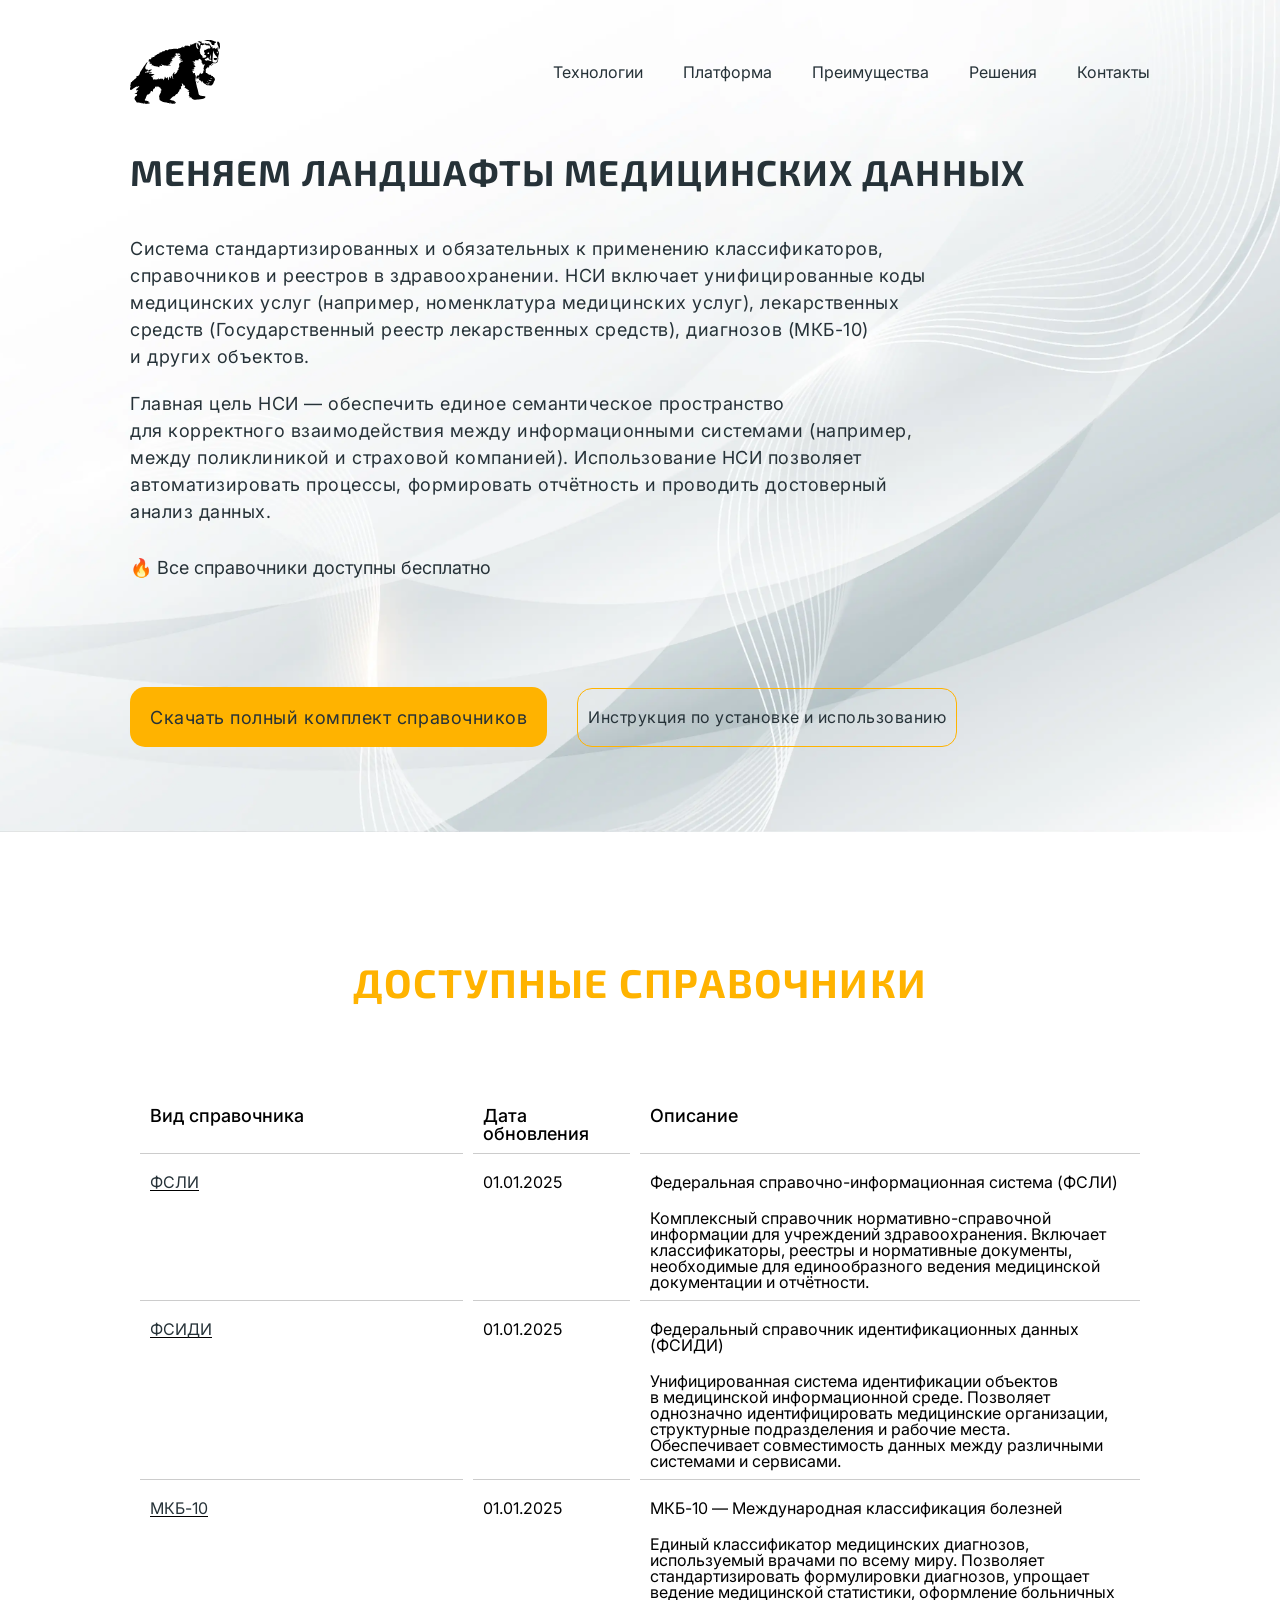
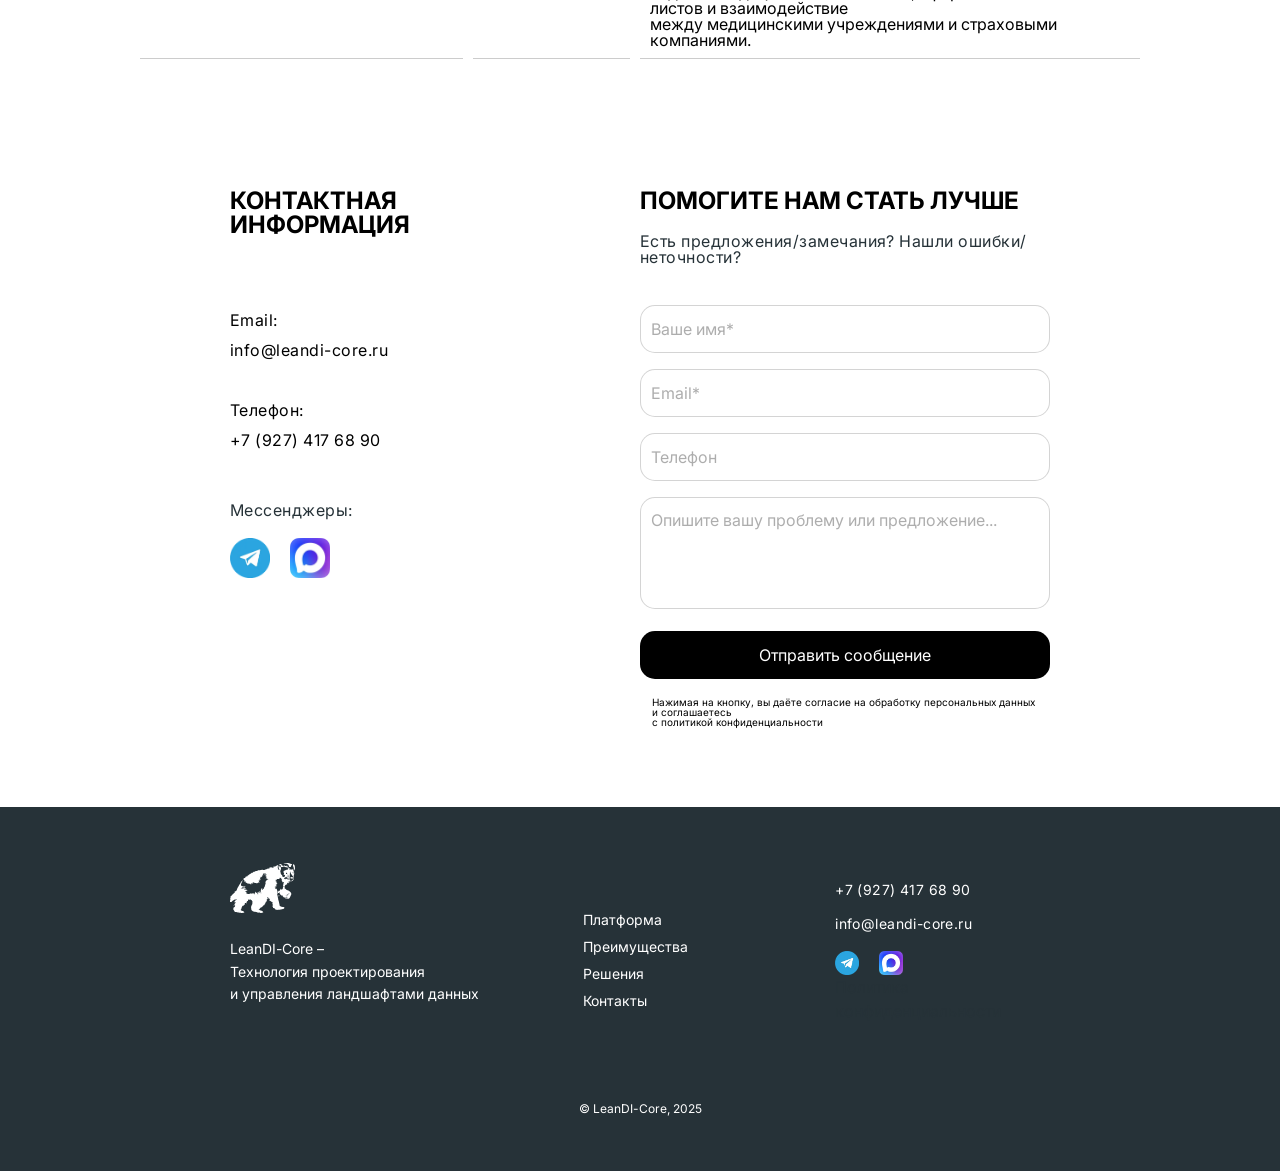
==== service-page.html @ 2606a591 "upd" ====
<!--header.html-->
<!doctype html>
<html lang="en">
<head>
  <meta charset="UTF-8">
  <meta name="viewport"
        content="width=device-width, user-scalable=no, initial-scale=1.0, maximum-scale=1.0, minimum-scale=1.0">
  <meta http-equiv="X-UA-Compatible" content="ie=edge">
  <meta name="format-detection" content="telephone=no">
  <link rel="preconnect" href="https://fonts.googleapis.com">
  <link rel="preconnect" href="https://fonts.gstatic.com" crossorigin>
  <link
    href="https://fonts.googleapis.com/css2?family=Exo+2:ital,wght@0,100..900;1,100..900&family=Inter:ital,opsz,wght@0,14..32,100..900;1,14..32,100..900&display=swap"
    rel="stylesheet">
  <link rel="icon" type="image/png" href="./img/icons/favicon.ico" sizes="32x32">
  <link rel="apple-touch-icon" href="./img/icons/favicon.ico">
  <link rel="mask-icon" href="./img/icons/favicon.ico" color="#000000">
  <title></title>
<script defer src="js/bundle.js"></script><script defer src="js/libs.js"></script><script defer src="js/style.js"></script><link href="css/style.min.css" rel="stylesheet"></head>
<body>

<header class="header">
  <div class="container">
    <div class="header-wrapper">
      <div class="logo">
        <img src="./img/logo.svg" alt="header-logo">
      </div>
      <nav class="header-nav">
        <ul class="main-menu">
          <li>
            <a href="#technologies">Технологии</a>
          </li>
          <li>
            <a href="#platform">Платформа</a>
          </li>
          <li>
            <a href="#advantages">Преимущества</a>
          </li>
          <li class="menu-item-has-children">
            <a href="#solutions">Решения</a>
            <ul class="sub-menu">
              <li>
                <a href="#">Медицинская НСИ</a>
              </li>
            </ul>
          </li>
          <li>
            <a href="#contacts">Контакты</a>
          </li>
        </ul>
        <button class="close-menu-button">
          <span class="line"></span>
          <span class="line"></span>
        </button>
      </nav>
      <button type="button" class="mobile-menu-button">
        <span class="line"></span>
        <span class="line"></span>
        <span class="line"></span>
      </button>
    </div>
  </div>
</header>

<main>




<section class="main-banner banner-service" style="background-image: url(./img/main-banner-back.webp)">
  <div class="container">
    <div class="banner-content">
      <h1>МЕНЯЕМ ЛАНДШАФТЫ МЕДИЦИНСКИХ ДАННЫХ</h1>
      <div class="description">
        <p>
          Система стандартизированных и обязательных к применению классификаторов, справочников и реестров в здравоохранении. НСИ включает унифицированные коды медицинских услуг (например, номенклатура медицинских услуг), лекарственных средств (Государственный реестр лекарственных средств), диагнозов (МКБ-10)
          <br> и других объектов.
        </p>
        <p>
          Главная цель НСИ — обеспечить единое семантическое пространство <br> для корректного взаимодействия между информационными системами (например, между поликлиникой и страховой компанией). Использование НСИ позволяет автоматизировать процессы, формировать отчётность и проводить достоверный анализ данных.
        </p>
      </div>
      <div class="banner-notice">🔥 Все справочники доступны бесплатно</div>
      <div class="banner-buttons">
        <a href="#" class="btn btn-orange">Скачать полный комплект справочников</a>
        <a href="#" class="btn btn-bordered">Инструкция по установке и использованию</a>
      </div>
    </div>
  </div>
</section>

<section class="table-section">
  <div class="container">
    <h2>ДОСТУПНЫЕ СПРАВОЧНИКИ</h2>
    <div class="table-wrapper">
      <table>
        <tr>
          <th>Вид справочника</th>
          <th>Дата обновления</th>
          <th>Описание</th>
        </tr>
        <tr>
          <td><div>ФСЛИ</div></td>
          <td>01.01.2025</td>
          <td>
            <p>
              Федеральная справочно-информационная система (ФСЛИ)
            </p>
            <p>
                Комплексный справочник нормативно-справочной информации для учреждений здравоохранения. Включает классификаторы, реестры и нормативные документы, необходимые для единообразного ведения медицинской документации и отчётности.
            </p>
          </td>
        </tr>
        <tr>
          <td>
            <div>ФСИДИ</div>
          </td>
          <td>01.01.2025</td>
          <td>
            <p>
              Федеральный справочник идентификационных данных (ФСИДИ)
            </p>
            <p>
              Унифицированная система идентификации объектов <br> в медицинской информационной среде. Позволяет однозначно идентифицировать медицинские организации, структурные подразделения и рабочие места. Обеспечивает совместимость данных между различными системами и сервисами.
            </p>
          </td>
        </tr>
        <tr>
          <td>
            <div>МКБ-10</div>
          </td>
          <td>01.01.2025</td>
          <td>
            <p>
              МКБ-10 — Международная классификация болезней
            </p>
            <p>
              Единый классификатор медицинских диагнозов, используемый врачами по всему миру. Позволяет стандартизировать формулировки диагнозов, упрощает ведение медицинской статистики, оформление больничных листов и взаимодействие
              <br> между медицинскими учреждениями и страховыми компаниями.
            </p>
          </td>
        </tr>
      </table>
    </div>
  </div>
</section>

<section class="contacts-form-section">
  <div class="container">
    <div class="contact-row">
      <div class="contact-column">
        <h2>КОНТАКТНАЯ ИНФОРМАЦИЯ</h2>
        <div class="contact-items">
          <div class="contact-item">
            <div class="contact-label">Email:</div>
            <a href="mailto:info@leandi-core.ru" class="contact-link">info@leandi-core.ru</a>
          </div>
          <div class="contact-item">
            <div class="contact-label">Телефон:</div>
            <a href="tel:79274176890" class="contact-link">+7 (927) 417 68 90</a>
          </div>
        </div>
        <div class="contact-socials-block">
          <div class="title">Мессенджеры:</div>
          <div class="contact-socials">
            <a href="#" class="social-link social-link-telegram"></a>
            <a href="#" class="social-link social-link-max"></a>
          </div>
        </div>
      </div>
      <div class="contact-column">
        <div class="h2">ПОМОГИТЕ НАМ СТАТЬ ЛУЧШЕ</div>
        <div class="description">
          <p>Есть предложения/замечания? Нашли ошибки/неточности?</p>
        </div>
        <div class="form-wrapper">
          <form action="#">
            <div class="input-item">
              <input type="text" placeholder="Ваше имя*">
            </div>
            <div class="input-item">
              <input type="email" placeholder="Email*">
            </div>
            <div class="input-item">
              <input type="tel" placeholder="Телефон">
            </div>
            <div class="input-item">
              <textarea placeholder="Опишите вашу проблему или предложение..."></textarea>
            </div>
            <div class="input-item">
              <input type="submit" value="Отправить сообщение">
            </div>
            <div class="input-item">
              <p class="form-notice">
                Нажимая на кнопку, вы даёте согласие на обработку персональных данных и соглашаетесь
                <br>
                c политикой конфиденциальности</p>
            </div>
          </form>
        </div>
      </div>
    </div>
  </div>
</section>

<!--footer.html-->
</main>

<footer class="footer">
    <div class="container">
      <div class="footer-row">
        <div class="footer-column">
          <div class="logo">
            <img src="./img/footer-logo.svg" alt="footer-logo">
          </div>
          <div class="footer-description">
            <p>
              LeanDI-Core –
              <br>
              Технология проектирования
              <br>
              и управления ландшафтами данных
            </p>
          </div>
          <div class="footer-copy footer-copy-mobile">
            <p>© LeanDI-Core, 2025</p>
          </div>
        </div>
        <div class="footer-column">
          <nav class="footer-nav">
            <ul class="footer-menu">
              <li>
                <a href="#platform">Платформа</a>
              </li>
              <li>
                <a href="#advantages">Преимущества</a>
              </li>
              <li>
                <a href="#solutions">Решения</a>
              </li>
              <li>
                <a href="#contacts">Контакты</a>
              </li>
            </ul>
          </nav>
        </div>
        <div class="footer-column">
          <div class="footer-contact-links">
            <a href="tel:79274176890">+7 (927) 417 68 90</a>
            <a href="mailto:info@leandi-core.ru">info@leandi-core.ru</a>
          </div>
          <div class="footer-socials">
            <a href="#" class="social-link social-link-telegram"></a>
            <a href="#" class="social-link social-link-max"></a>
          </div>
          <a href="#" class="footer-policy">Политика конфиденциальности</a>
        </div>
      </div>
      <div class="footer-copy footer-copy-pc">
        <p>© LeanDI-Core, 2025</p>
      </div>
    </div>
</footer>


</body>
</html>
---- css/style.min.css ----
*{box-sizing:border-box}body,h1,h2,h3,h4,p,figure,blockquote,dl,dd{margin:0}ul[role=list],ol[role=list]{list-style:none}html:focus-within{scroll-behavior:smooth}body{min-height:100vh;text-rendering:optimizeSpeed;line-height:1.5}a:not([class]){-webkit-text-decoration-skip:ink;text-decoration-skip-ink:auto}img,picture{max-width:100%;display:block}input,button,textarea,select{font:inherit;box-shadow:none;outline:none}@media(prefers-reduced-motion: reduce){html:focus-within{scroll-behavior:auto}*,*::before,*::after{animation-duration:.01ms !important;animation-iteration-count:1 !important;transition-duration:.01ms !important;scroll-behavior:auto !important}}*{font-family:"Inter";color:#263238}a{transition:.3s;text-decoration:none}p{font-weight:400;font-size:14px;line-height:150%;letter-spacing:.03em}ul li,ol li{font-weight:400;font-size:16px;line-height:150%;letter-spacing:.03em}ul li:last-child,ol li:last-child{margin-bottom:0}h1,.h1{font-family:"Exo 2";font-weight:700;font-size:36px;line-height:120%;margin-bottom:15px;letter-spacing:.03em;width:100%}h2,.h2{font-family:"Exo 2";font-weight:700;font-size:40px;line-height:150%;letter-spacing:.03em;color:#ffb300;width:100%}.title-description{width:100%;margin-bottom:70px}.title-description p{font-size:18px;line-height:150%;text-align:center;width:100%;max-width:736px;margin:0 auto}.subtitle{font-weight:600;font-size:24px;line-height:150%;letter-spacing:.03em;text-align:center;width:100%;margin-bottom:70px}.social-link{transition:.3s}.social-link:hover{opacity:.7}table{max-width:100%;width:100%;border-spacing:10px}table td,table th{vertical-align:top;border-bottom:1px solid rgba(0,0,0,.2)}table tr td:nth-of-type(1){width:33%}table tr td:nth-of-type(1) div{width:-moz-fit-content;width:fit-content}table tr td:nth-of-type(1) div:after{content:"";display:block;width:100%;height:1px;background-color:#000}table tr td:nth-of-type(2){width:16%}table tr td:nth-of-type(3){width:51%}table tr th:nth-of-type(1){width:33%}table tr th:nth-of-type(2){width:16%}table tr th:nth-of-type(3){width:51%}table th{font-weight:500;font-size:18px;line-height:100%;letter-spacing:0;color:#000;text-align:start;padding:10px}table td{font-weight:400;font-size:16px;line-height:100%;letter-spacing:0;color:#000;padding:10px}table td p{font-size:inherit;line-height:inherit;color:inherit;letter-spacing:inherit;font-family:inherit;font-weight:inherit;margin-bottom:20px;max-width:470px;width:100%}table td p:last-child{margin-bottom:0}@media(max-width: 600px){h1,.h1{font-size:24px;margin-bottom:30px}h2,.h2{font-size:28px}ul li,ol li{font-size:14px}.subtitle{font-size:16px}table td p br{display:none}}.sr-only{position:absolute;width:1px;height:1px;padding:0;margin:-1px;overflow:hidden;clip:rect(0, 0, 0, 0);white-space:nowrap;border:0}body::-webkit-scrollbar{width:6px;background-color:#263238}body::-webkit-scrollbar-thumb{border-radius:20px;background-color:#ffb300}body.admin-bar header{top:20px}main{min-height:70vh}section{padding:120px 0}.contact-socials{width:100%;display:flex;justify-content:center}.contact-socials .social-link{background-repeat:no-repeat;background-position:center;background-size:contain;width:40px;height:40px;display:flex}.contact-socials .social-link.social-link-telegram{background-image:url(../img/icons/telegram-ico.webp)}.contact-socials .social-link.social-link-max{background-image:url(../img/icons/max-ico.webp)}.contact-socials .social-link+.social-link{margin-left:20px}@media(max-width: 600px){section{padding:60px 0}}.container{margin:0 auto;display:flex;flex-wrap:wrap;max-width:1450px;width:100%;padding:0 130px}.container-fluid{max-width:100%;width:100%}.d-flex{display:flex;flex-wrap:wrap}.justify-between{justify-content:space-between}.justify-end{justify-content:flex-end}.flex-column{flex-direction:column}@media(max-width: 1024px){.container{padding:0 20px}}.btn{display:flex;justify-content:center;align-items:center;font-weight:400;font-size:16px;line-height:150%;letter-spacing:.03em;padding:0 35px;height:59px;width:-moz-fit-content;width:fit-content;transition:.3s;cursor:pointer;border-radius:15px}.btn-orange{background-color:#ffb300}.btn-orange:hover{background-color:#263238;color:#fff}.btn-bordered{padding:0 10px;border:1px solid #ffb300}.btn-bordered:hover{background-color:#ffb300}@media(max-width: 600px){.btn{padding:0 20px;font-size:14px}}.footer-menu{display:flex;flex-direction:column;list-style:none;padding:50px 0 0;margin:0;width:100%}.footer-menu li{margin-bottom:13px;display:flex}.footer-menu li:last-child{margin-bottom:0}.footer-menu li a{font-weight:400;font-size:14px;line-height:100%;letter-spacing:0;color:#fff}.footer-menu li a:hover{color:#ffb300}@media(max-width: 600px){.footer-menu{padding-top:0}}.main-menu{padding:0;display:flex;list-style:none;margin:0}.main-menu li+li{margin-left:40px}.main-menu li a{font-weight:400;font-size:16px;line-height:100%;letter-spacing:0}.main-menu li a:hover{color:#ffb300}.main-menu .menu-item-has-children{position:relative}.main-menu .menu-item-has-children ul{position:absolute;opacity:0;visibility:hidden;pointer-events:none;transition:.3s;background-color:#fff;padding:18px 20px;list-style:none;margin:0;max-width:150px;top:calc(100% + 20px);left:-42px}.main-menu .menu-item-has-children ul:before{border:10px solid rgba(0,0,0,0);content:"";height:0;position:absolute;right:50%;transform:translateX(50%);width:0;border-bottom-color:#fff;top:-20px}.main-menu .menu-item-has-children ul li{text-align:center}.main-menu .menu-item-has-children ul li a{text-align:center}.main-menu .menu-item-has-children:hover ul{opacity:1;visibility:visible;pointer-events:auto}@media(max-width: 1024px){.main-menu{flex-direction:column}.main-menu li{display:block;margin-bottom:15px}.main-menu li:last-child{margin-bottom:0}.main-menu li a{color:#fff}.main-menu li+li{margin-left:0}.main-menu .menu-item-has-children ul{position:static;background-color:rgba(0,0,0,0);padding:0;opacity:1;visibility:visible;pointer-events:auto;padding-left:10px}.main-menu .menu-item-has-children ul li:first-child{padding-top:10px}.main-menu .menu-item-has-children ul li a{font-size:14px}.main-menu .menu-item-has-children ul:before{display:none}}.accordion-block{width:100%;max-width:990px;margin:0 auto;counter-reset:accordion-counter 0}.accordion-block .accordion-item{transition:all .3s;overflow:hidden;margin-bottom:20px;counter-increment:accordion-counter}.accordion-block .accordion-item:last-of-type{margin-bottom:0}.accordion-block .accordion-item .accordion-item-header{width:100%;cursor:pointer;display:flex;margin-bottom:0;transition:all ease .3s;position:relative;font-weight:400;font-size:18px;line-height:150%;padding:10px 0;letter-spacing:.03em;border-bottom:1px solid rgba(0,0,0,0);align-items:center}.accordion-block .accordion-item .accordion-item-header:before{content:counter(accordion-counter) ".";margin-right:5px;align-self:flex-start}.accordion-block .accordion-item .accordion-item-header:after{content:"";display:block;width:12px;height:12px;background-repeat:no-repeat;background-position:center;background-size:12px;background-image:url(../img/icons/accordion-ico.svg);transition:.3s;flex:none;transform:rotate(45deg);margin-left:auto;padding-left:10px}.accordion-block .accordion-item .accordion-item-content{overflow:hidden;width:100%;transition:height .3s ease-in-out;height:0}.accordion-block .accordion-item .accordion-item-content .accordion-content-wrapper{padding:23px 0 0}.accordion-block .accordion-item .accordion-item-content .accordion-content-wrapper p{color:rgba(38,50,56,.6)}.accordion-block .accordion-item.active .accordion-item-header{border-color:rgba(38,50,56,.2);padding-bottom:14px}.accordion-block .accordion-item.active .accordion-item-header:after{transform:rotate(0)}.accordion-block .accordion-item.active .accordion-item-content{transition:height .3s ease-in-out}@media(max-width: 600px){.accordion-block .accordion-item{margin-bottom:10px}.accordion-block .accordion-item .accordion-item-content .accordion-content-wrapper{padding:15px 0 0}}.main-banner{padding:150px 0 85px;background-repeat:no-repeat;background-position:center;background-size:cover}.main-banner .banner-content{max-width:626px;width:100%}.main-banner .banner-content .subtitle{font-weight:800;line-height:100%;letter-spacing:0;margin-bottom:13px;color:#ffb300;text-align:start}.main-banner .banner-content .description{margin-bottom:50px;width:100%}.main-banner .banner-content .description p{font-size:18px;line-height:150%;margin-bottom:20px}.main-banner .banner-content .description p:last-child{margin-bottom:0}.main-banner .banner-content .benefits-list{padding:0 0 0 30px;margin:20px 0;list-style:none}.main-banner .banner-content .benefits-list li{position:relative;margin-bottom:10px}.main-banner .banner-content .benefits-list li:before{content:"";display:block;width:20px;height:20px;background-repeat:no-repeat;background-position:center;background-size:contain;background-image:url(../img/icons/checkmark.svg);position:absolute;left:-30px}.main-banner .banner-content .btn{margin-top:50px}.technologies-section h2{margin-bottom:45px;text-align:center}.technologies-section .row-list{margin:0 -7.5px;width:calc(100% + 15px);display:flex;flex-wrap:wrap;justify-content:center}.technologies-section .row-list .row-column{padding:15px 7.5px 0;max-width:335px;width:100%}.technologies-section .card-wrapper{padding:24px 20px 46px;background-color:#fff;width:100%;box-shadow:1px 5px 10.4px 0px rgba(31,31,31,.1411764706);height:100%;border-radius:15px;min-height:185px}.technologies-section .card-wrapper .card-title{font-weight:700;font-size:20px;line-height:100%;letter-spacing:0;margin-bottom:30px}.technologies-section .card-wrapper .card-ico{width:100%;margin-bottom:12px}.technologies-section .card-wrapper .card-ico img{width:40px;height:40px;-o-object-fit:contain;object-fit:contain}.technologies-section .card-wrapper .card-description{width:100%}.technologies-section .card-wrapper .card-description p{font-weight:400;font-size:16px;line-height:100%;letter-spacing:0;color:rgba(38,50,56,.6)}.platform-section{background-color:#ebeff1;padding:120px 0 88px}.platform-section h2{margin-bottom:30px;text-align:center}.platform-section .benefits-block{width:100%;margin-top:80px}.platform-section .benefits-block .subtitle{margin-bottom:0}.platform-section .benefits-block .benefits-list{display:flex;flex-wrap:wrap;margin:0 -22px;width:calc(100% + 44px);justify-content:center;counter-reset:benefit-counter}.platform-section .benefits-block .benefits-list .benefit-column{padding:0 22px;max-width:30%;width:100%}.platform-section .benefits-block .benefits-list .benefit-column:nth-child(n+4){margin-top:110px}.platform-section .benefits-block .benefit-item{counter-increment:benefit-counter;position:relative}.platform-section .benefits-block .benefit-item:before{content:counter(benefit-counter, decimal-leading-zero) " ";font-weight:700;font-size:96px;line-height:150%;letter-spacing:.03em;color:rgba(255,179,0,.2);position:absolute;left:-60px;top:-80px;vertical-align:top}.platform-section .benefits-block .benefit-item .benefit-title{font-weight:500;font-size:18px;line-height:150%;letter-spacing:0;margin-bottom:10px;width:100%}.platform-section .benefits-block .benefit-item .benefit-description{width:100%}.platform-section .modules-block{width:100%;margin-top:120px}.platform-section .modules-block .modules-list{display:flex;flex-wrap:wrap;margin:0 -40px;width:calc(100% + 80px);justify-content:center}.platform-section .modules-block .modules-list .modules-column{padding:0 40px 32px;max-width:25%;width:100%}.platform-section .modules-block .modules-list .modules-column:nth-child(n+5){max-width:27%}.platform-section .modules-block .module-item{padding:24px 18px;background-color:#fff;border:1px solid;border-image-source:linear-gradient(119.16deg, rgba(255, 255, 255, 0.08) -7.57%, rgba(255, 255, 255, 0) 26.1%, rgba(255, 255, 255, 0.05) 43.13%, rgba(255, 255, 255, 0) 104.68%);border-radius:15px;height:100%;width:100%}.platform-section .modules-block .module-item .module-ico{width:100%;margin-bottom:18px}.platform-section .modules-block .module-item .module-ico img{width:40px;height:40px;-o-object-fit:contain;object-fit:contain}.platform-section .modules-block .module-item .module-title{font-weight:600;font-size:16px;line-height:100%;letter-spacing:0;margin-bottom:18px}.platform-section .modules-block .module-item .module-description{width:100%}.platform-section .modules-block .module-item .module-description p{color:rgba(38,50,56,.6)}.advantages-section h2{margin-bottom:70px;text-align:center}.solutions-section{background-color:#ebeff1}.solutions-section h2{text-align:center;margin-bottom:34px}.solutions-section .content-block{max-width:600px;width:100%;margin:0 auto 60px}.solutions-section .content-block p{margin-bottom:20px}.solutions-section .content-block p:last-child{margin-bottom:0}.solutions-section .solution-cards{display:grid;grid-template-columns:repeat(2, 1fr);grid-gap:10px;width:100%}.solutions-section .solution-cards .card-wrapper{background-color:#fff;height:100%;border-radius:15px;box-shadow:1px 5px 10.4px 0px rgba(31,31,31,.1411764706);padding:30px 20px;display:flex;flex-direction:column;justify-content:space-between}.solutions-section .solution-cards .card-wrapper .card-content .card-ico{width:100%;margin-bottom:15px}.solutions-section .solution-cards .card-wrapper .card-content .card-ico img{width:48px;height:48px;-o-object-fit:contain;object-fit:contain}.solutions-section .solution-cards .card-wrapper .card-content .card-title{font-weight:600;font-size:16px;line-height:150%;letter-spacing:.03em;margin-bottom:15px;width:100%}.solutions-section .solution-cards .card-wrapper .card-content .card-description{width:100%;margin-bottom:15px}.solutions-section .solution-cards .card-wrapper .card-content .card-description p{margin-bottom:20px;width:100%}.solutions-section .solution-cards .card-wrapper .card-content .card-description p:last-child{margin-bottom:0}.solutions-section .solution-cards .card-wrapper .card-content .card-description ul,.solutions-section .solution-cards .card-wrapper .card-content .card-description ol{padding-left:20px;margin:20px 0;list-style:disc}.solutions-section .solution-cards .card-wrapper .card-content .card-description ul li,.solutions-section .solution-cards .card-wrapper .card-content .card-description ol li{font-weight:400;font-size:14px;line-height:150%;letter-spacing:.03em;margin-bottom:0}.solutions-section .solution-cards .card-wrapper .card-content .card-description ul li:before,.solutions-section .solution-cards .card-wrapper .card-content .card-description ol li:before{display:none}.solutions-section .solution-cards .card-wrapper .card-content .card-description ul:last-child,.solutions-section .solution-cards .card-wrapper .card-content .card-description ol:last-child{margin-bottom:0}.solutions-section .solution-cards .card-wrapper .card-link{font-weight:400;font-size:14px;line-height:150%;letter-spacing:.03em;text-decoration:underline;text-decoration-style:solid}.solutions-section .solution-cards .card-wrapper .card-link:hover{color:#ffb300}.contacts-section h2{text-align:center;margin-bottom:50px}.contacts-section .contact-links{width:100%;margin-bottom:30px;display:flex;flex-direction:column;align-items:center}.contacts-section .contact-links a{font-weight:400;font-size:16px;line-height:100%;letter-spacing:.03em;margin-bottom:20px;display:flex;width:-moz-fit-content;width:fit-content}.contacts-section .contact-links a:last-child{margin-bottom:0}.contacts-section .contact-links a:hover{color:#ffb300}@media(max-width: 1340px){.platform-section .modules-block .modules-list{margin:0 -20px;width:calc(100% + 40px)}.platform-section .modules-block .modules-list .modules-column{padding:0 20px 40px}}@media(max-width: 1024px){.main-banner .banner-content{margin:0 auto}.main-banner .banner-content .subtitle{text-align:center}.main-banner .banner-content h1{text-align:center}.main-banner .banner-content .description p{text-align:center}.main-banner .banner-content .btn{margin:50px auto 0}.platform-section .benefits-block .benefits-list .benefit-column{max-width:50%;margin-bottom:80px}.platform-section .benefits-block .benefits-list .benefit-column:nth-child(n+4){margin-top:0}.platform-section .benefits-block .benefit-item:before{left:20%}.platform-section .modules-block{margin-top:60px}.platform-section .modules-block .modules-list .modules-column{max-width:50%}.platform-section .modules-block .modules-list .modules-column:nth-child(n+5){max-width:50%}.solutions-section .solution-cards{grid-template-columns:1fr}}@media(max-width: 600px){.main-banner{padding:100px 0 60px}.main-banner .banner-content .description p{font-size:16px}.main-banner .banner-content .btn{text-align:center}.technologies-section .card-wrapper{padding:24px 20px}.technologies-section .card-wrapper .card-description p{line-height:22px}.platform-section{padding:60px 0}.platform-section .subtitle{font-size:20px}.platform-section .benefits-block .benefits-list .benefit-column{max-width:100%}.platform-section .benefits-block .benefit-item{max-width:300px;margin:0 auto}.platform-section .benefits-block .benefit-item:before{content:counter(benefit-counter) " "}.platform-section .benefits-block .benefit-item .benefit-description p{font-size:12px}.platform-section .modules-block .modules-list .modules-column{max-width:100%;padding:0 20px 20px}.platform-section .modules-block .modules-list .modules-column:nth-child(n+5){max-width:100%}.solutions-section .content-block p{text-align:center;font-size:18px}.contacts-section{padding:80px 0}.contacts-section .contact-links a:nth-of-type(1){font-size:26px;margin-bottom:30px}}.footer{background-color:#263238;padding:56px 100px}.footer .footer-row{display:flex;width:100%}.footer .footer-row .footer-column{width:33%}.footer .footer-row .footer-column:nth-of-type(2){display:flex;justify-content:center}.footer .footer-row .footer-column:nth-of-type(3){padding-top:20px;padding-left:5vw}.footer .logo{width:100%;margin-bottom:24px}.footer .logo img{max-width:65px;width:100%;-o-object-fit:contain;object-fit:contain}.footer .footer-description p{line-height:160%;letter-spacing:0;color:#fff}.footer .footer-contact-links{width:100%;display:flex;flex-direction:column;margin-bottom:20px}.footer .footer-contact-links a{font-weight:400;font-size:14px;line-height:100%;letter-spacing:.03em;color:#fff;display:flex;width:-moz-fit-content;width:fit-content;margin-bottom:20px}.footer .footer-contact-links a:last-child{margin-bottom:0}.footer .footer-contact-links a:hover{color:#ffb300}.footer .footer-socials{width:100%;display:flex}.footer .footer-socials .social-link{background-repeat:no-repeat;background-position:center;background-size:contain;width:24px;height:24px;display:flex}.footer .footer-socials .social-link.social-link-telegram{background-image:url(../img/icons/telegram-ico.webp)}.footer .footer-socials .social-link.social-link-max{background-image:url(../img/icons/max-ico.webp)}.footer .footer-socials .social-link+.social-link{margin-left:20px}.footer .footer-copy{width:100%;display:flex;justify-content:center;margin-top:80px}.footer .footer-copy p{font-weight:400;font-size:12px;line-height:100%;letter-spacing:0;color:#fff}.footer .footer-copy-mobile{display:none}@media(max-width: 1024px){.footer{padding:40px 0}}@media(max-width: 600px){.footer .footer-row{flex-wrap:wrap}.footer .footer-row .footer-column{width:100%}.footer .footer-row .footer-column:nth-of-type(2){justify-content:flex-start;margin:40px 0}.footer .footer-row .footer-column:nth-of-type(3){padding-left:0}.footer .footer-copy-pc{display:none}.footer .footer-copy-mobile{display:flex;justify-content:flex-start;margin-top:30px}}.header{position:fixed;top:0;left:0;width:100%;z-index:999;background-color:rgba(0,0,0,0);padding:40px 0;transition:.3s}.header .header-wrapper{display:flex;align-items:center;width:100%;justify-content:space-between}.header.scrolled{background-color:#fff;padding:10px 0;box-shadow:1px 5px 10px 0px rgba(31,31,31,.2)}.header .logo img{max-width:90px;width:100%;-o-object-fit:contain;object-fit:contain}.header .mobile-menu-button{display:none}.header .close-menu-button{display:none}@media(max-width: 1024px){.header .mobile-menu-button{display:flex;flex-direction:column;width:22px;background-color:rgba(0,0,0,0);border:none;padding:0;transition:.3s}.header .mobile-menu-button .line{display:flex;background-color:#263238;height:2px;width:100%;transition:.3s}.header .mobile-menu-button .line:nth-of-type(2){margin:4px 0 4px auto;width:80%}.header .close-menu-button{display:flex;flex-direction:column;background-color:rgba(0,0,0,0);border:none;padding:0;width:22px;position:absolute;top:30px;right:20px}.header .close-menu-button .line{display:flex;height:2px;background-color:#fff;width:100%}.header .close-menu-button .line:nth-of-type(1){transform:rotate(45deg) translate(7px, 6px)}.header .close-menu-button .line:nth-of-type(2){transform:rotate(-45deg) translate(-5px, 5px)}.header .header-nav{position:fixed;right:0;top:0;padding:48px 40px 38px;background-color:#263238;opacity:0;visibility:hidden;pointer-events:none;transition:.3s;transform:translateX(100%);min-height:100%;min-width:30%}.header .header-nav.show{opacity:1;visibility:visible;pointer-events:auto;transform:translateX(0)}}@media(max-width: 600px){.header{padding:20px 0}.header .logo img{max-width:60px}}.banner-service .banner-content{max-width:100%}.banner-service .banner-content h1{margin-bottom:42px}.banner-service .banner-content .description{margin-bottom:34px}.banner-service .banner-content .description p{max-width:800px;width:100%}.banner-service .banner-content .banner-notice{width:100%;margin-bottom:60px;font-weight:400;font-size:18px;line-height:100%;letter-spacing:0}.banner-service .banner-content .banner-buttons{display:flex;width:100%;align-items:center}.banner-service .banner-content .banner-buttons .btn-orange{padding:0 20px;font-size:18px;height:60px}.banner-service .banner-content .banner-buttons .btn+.btn{margin-left:30px}.table-section h2{margin-bottom:75px;text-align:center}.table-section .table-wrapper{width:100%}.contacts-form-section{padding:0 0 80px}.contacts-form-section .contact-row{display:flex;width:100%;padding:0 100px}.contacts-form-section .contact-row .contact-column{width:50%}.contacts-form-section .contact-row .contact-column:nth-of-type(1){padding-right:100px}.contacts-form-section h2,.contacts-form-section .h2{font-family:"Inter";font-size:24px;line-height:100%;letter-spacing:0;color:#000}.contacts-form-section .h2{margin-bottom:20px}.contacts-form-section h2{margin-bottom:75px}.contacts-form-section .description{margin-bottom:40px;width:100%}.contacts-form-section .description p{font-size:16px;line-height:100%}.contacts-form-section .contact-items .contact-item{width:100%;margin-bottom:40px}.contacts-form-section .contact-items .contact-item:last-child{margin-bottom:0}.contacts-form-section .contact-items .contact-item .contact-label{width:100%;font-weight:400;font-size:16px;line-height:100%;letter-spacing:.03em;margin-bottom:10px;color:#000}.contacts-form-section .contact-items .contact-item .contact-link{font-weight:400;font-size:16px;line-height:100%;letter-spacing:.03em;color:#000}.contacts-form-section .contact-socials-block{width:100%;margin-top:50px}.contacts-form-section .contact-socials-block .title{font-weight:400;font-size:16px;line-height:100%;letter-spacing:.03em;margin-bottom:20px;width:100%}.contacts-form-section .contact-socials-block .contact-socials{justify-content:flex-start}.contacts-form-section .form-wrapper{width:100%}.contacts-form-section .form-wrapper form{width:100%;max-width:100%;display:flex;flex-direction:column}.contacts-form-section .form-wrapper form .input-item{width:100%;margin-bottom:16px}.contacts-form-section .form-wrapper form .input-item:last-child{margin-bottom:0}.contacts-form-section .form-wrapper form input{height:48px;padding:0 10px;font-weight:400;font-size:16px;line-height:100%;letter-spacing:0;color:#000;border-radius:15px;border:1px solid rgba(0,0,0,.168627451);max-width:100%;width:100%}.contacts-form-section .form-wrapper form input::-moz-placeholder{font-size:inherit;letter-spacing:inherit;font-family:inherit;line-height:inherit;color:rgba(0,0,0,.3215686275);font-weight:inherit}.contacts-form-section .form-wrapper form input::placeholder{font-size:inherit;letter-spacing:inherit;font-family:inherit;line-height:inherit;color:rgba(0,0,0,.3215686275);font-weight:inherit}.contacts-form-section .form-wrapper form textarea{color:#000;border-radius:15px;border:1px solid rgba(0,0,0,.168627451);resize:none;padding:10px;height:112px;max-width:100%;width:100%}.contacts-form-section .form-wrapper form textarea::-moz-placeholder{font-size:inherit;letter-spacing:inherit;font-family:inherit;line-height:inherit;color:rgba(0,0,0,.3215686275);font-weight:inherit}.contacts-form-section .form-wrapper form textarea::placeholder{font-size:inherit;letter-spacing:inherit;font-family:inherit;line-height:inherit;color:rgba(0,0,0,.3215686275);font-weight:inherit}.contacts-form-section .form-wrapper form input[type=submit]{height:48px;border-radius:15px;background-color:#000;color:#fff;transition:.3s;font-weight:400;font-size:16px;line-height:100%;letter-spacing:0;cursor:pointer}.contacts-form-section .form-wrapper form input[type=submit]:hover{background-color:#ffb300}.contacts-form-section .form-wrapper form .form-notice{padding:2px 12px 0;font-size:10px;line-height:100%;letter-spacing:0;color:#000}@media(max-width: 1024px){.banner-service .banner-content .banner-buttons{flex-direction:column}.banner-service .banner-content .banner-buttons .btn+.btn{margin-left:auto;margin-top:30px}.banner-service .banner-content .btn-orange{margin:0}.contacts-form-section h2,.contacts-form-section .h2{text-align:center;font-size:20px}.contacts-form-section h2{margin-bottom:30px}.contacts-form-section .h2{margin-bottom:30px}.contacts-form-section .description p{text-align:center}.contacts-form-section .contact-row{padding:0;flex-wrap:wrap}.contacts-form-section .contact-row .contact-column{width:100%;display:flex;flex-direction:column;align-items:center}.contacts-form-section .contact-row .contact-column:nth-of-type(1){padding-right:0}.contacts-form-section .contact-items .contact-item .contact-label{text-align:center}.contacts-form-section .contact-socials-block{margin-bottom:50px}.contacts-form-section .contact-socials-block .title{text-align:center}.contacts-form-section .contact-socials-block .contact-socials{justify-content:center}}@media(max-width: 600px){.table-section h2{padding:0 20px}.table-section .container{padding:0}.table-section .table-wrapper{overflow:auto}.table-section table{min-width:600px}.contacts-form-section .form-wrapper form .form-notice br{display:none}}

/*# sourceMappingURL=[data-uri]*/
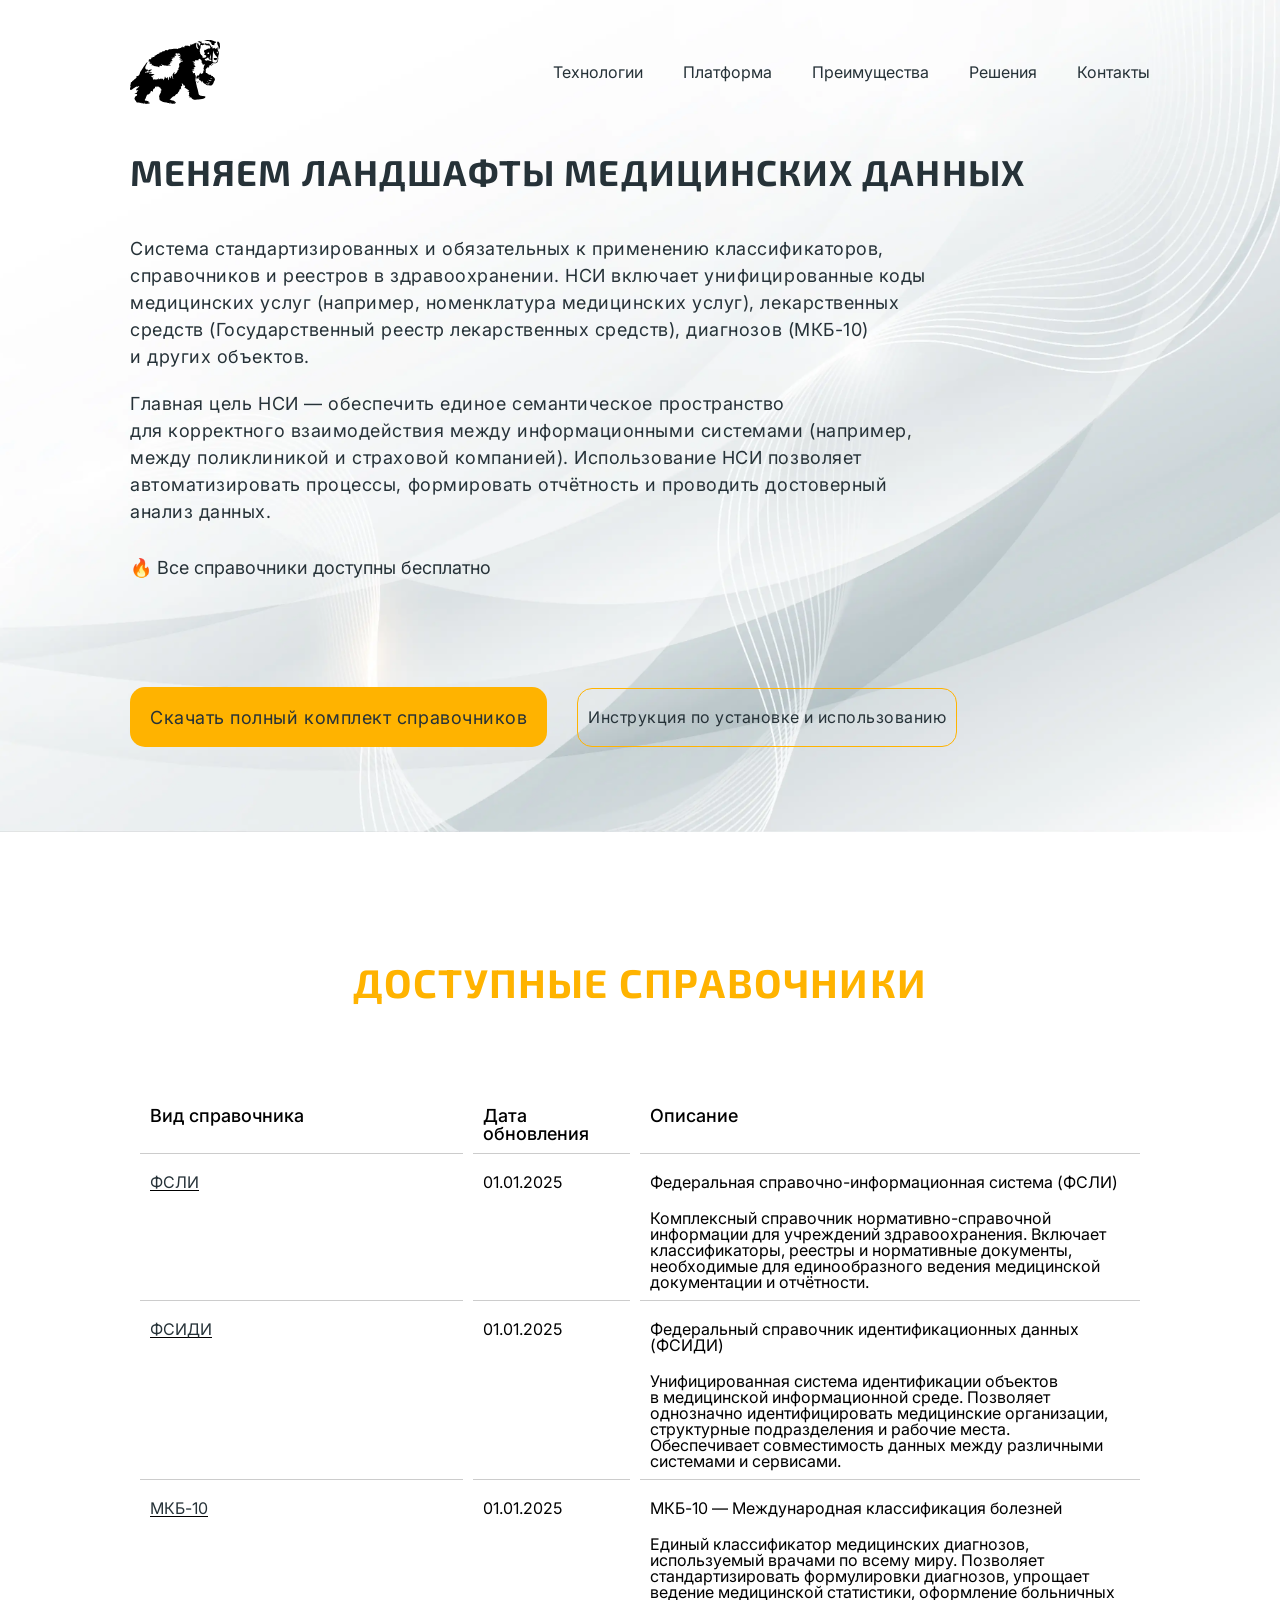
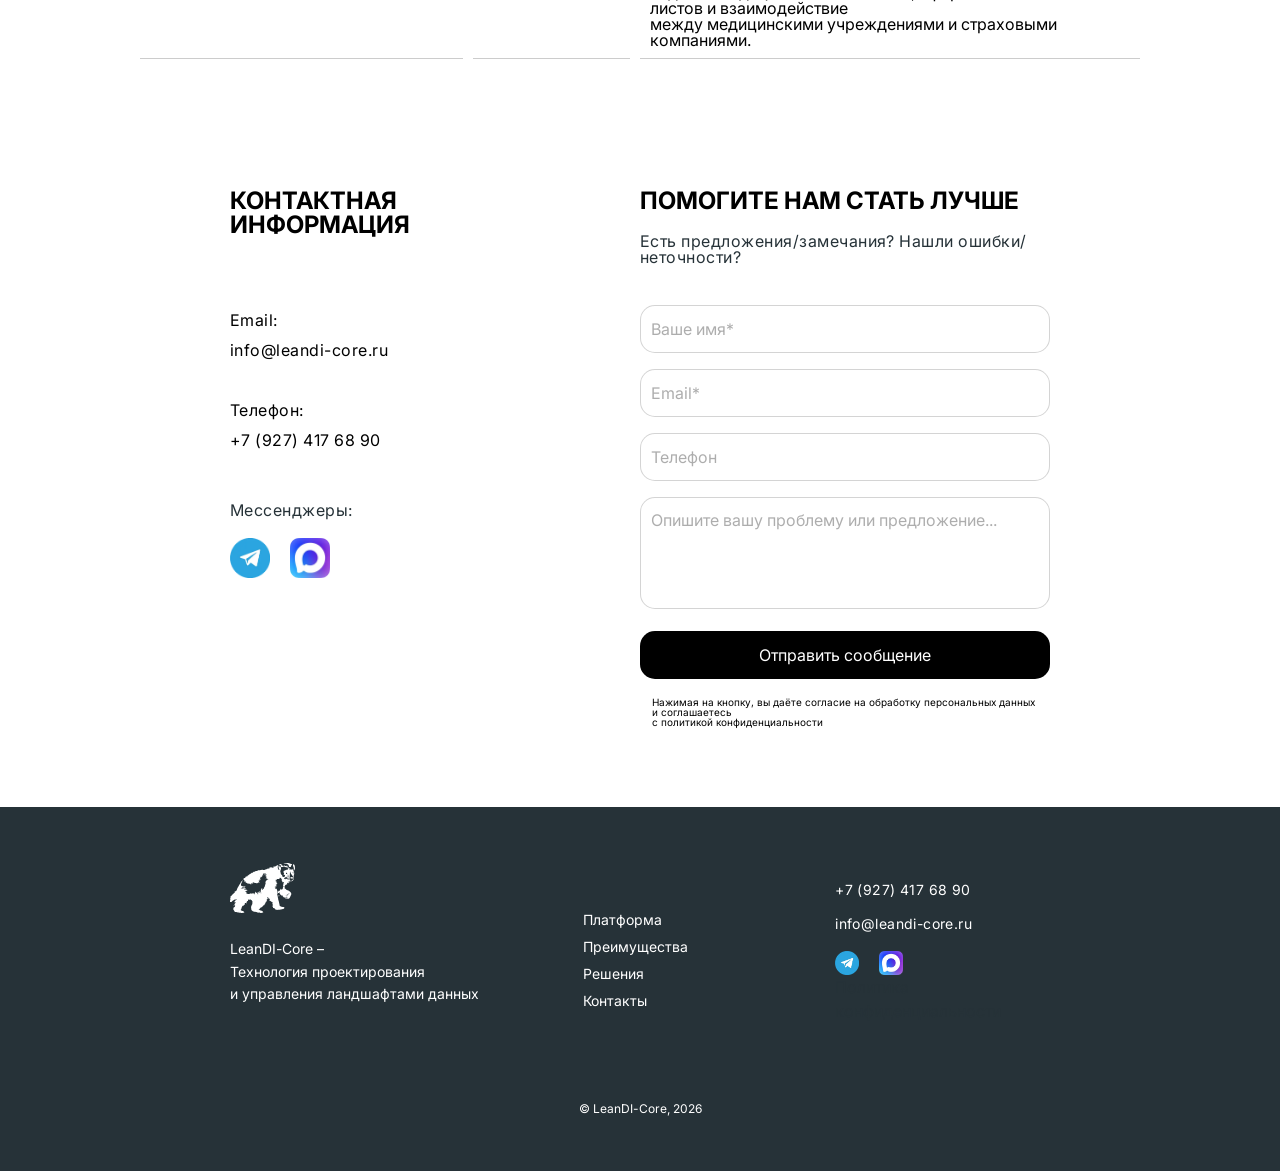
==== commit 054ea1dd: "upd" ====
--- a/service-page.html
+++ b/service-page.html
@@ -28,7 +28,7 @@
       <nav class="header-nav">
         <ul class="main-menu">
           <li>
-            <a href="#technologies">Технологии</a>
+            <a href="service-page.html">Технологии</a>
           </li>
           <li>
             <a href="#platform">Платформа</a>
@@ -36,13 +36,8 @@
           <li>
             <a href="#advantages">Преимущества</a>
           </li>
-          <li class="menu-item-has-children">
+          <li>
             <a href="#solutions">Решения</a>
-            <ul class="sub-menu">
-              <li>
-                <a href="#">Медицинская НСИ</a>
-              </li>
-            </ul>
           </li>
           <li>
             <a href="#contacts">Контакты</a>
@@ -163,8 +158,8 @@
         <div class="contact-socials-block">
           <div class="title">Мессенджеры:</div>
           <div class="contact-socials">
-            <a href="#" class="social-link social-link-telegram"></a>
-            <a href="#" class="social-link social-link-max"></a>
+            <a href="https://t.me" class="social-link social-link-telegram"></a>
+            <a href="https://max.ru/" class="social-link social-link-max"></a>
           </div>
         </div>
       </div>
@@ -250,8 +245,8 @@
             <a href="mailto:info@leandi-core.ru">info@leandi-core.ru</a>
           </div>
           <div class="footer-socials">
-            <a href="#" class="social-link social-link-telegram"></a>
-            <a href="#" class="social-link social-link-max"></a>
+            <a href="https://t.me" class="social-link social-link-telegram"></a>
+            <a href="https://max.ru/" class="social-link social-link-max"></a>
           </div>
           <a href="#" class="footer-policy">Политика конфиденциальности</a>
         </div>
--- a/css/style.min.css
+++ b/css/style.min.css
@@ -1,3 +1,3 @@
-*{box-sizing:border-box}body,h1,h2,h3,h4,p,figure,blockquote,dl,dd{margin:0}ul[role=list],ol[role=list]{list-style:none}html:focus-within{scroll-behavior:smooth}body{min-height:100vh;text-rendering:optimizeSpeed;line-height:1.5}a:not([class]){-webkit-text-decoration-skip:ink;text-decoration-skip-ink:auto}img,picture{max-width:100%;display:block}input,button,textarea,select{font:inherit;box-shadow:none;outline:none}@media(prefers-reduced-motion: reduce){html:focus-within{scroll-behavior:auto}*,*::before,*::after{animation-duration:.01ms !important;animation-iteration-count:1 !important;transition-duration:.01ms !important;scroll-behavior:auto !important}}*{font-family:"Inter";color:#263238}a{transition:.3s;text-decoration:none}p{font-weight:400;font-size:14px;line-height:150%;letter-spacing:.03em}ul li,ol li{font-weight:400;font-size:16px;line-height:150%;letter-spacing:.03em}ul li:last-child,ol li:last-child{margin-bottom:0}h1,.h1{font-family:"Exo 2";font-weight:700;font-size:36px;line-height:120%;margin-bottom:15px;letter-spacing:.03em;width:100%}h2,.h2{font-family:"Exo 2";font-weight:700;font-size:40px;line-height:150%;letter-spacing:.03em;color:#ffb300;width:100%}.title-description{width:100%;margin-bottom:70px}.title-description p{font-size:18px;line-height:150%;text-align:center;width:100%;max-width:736px;margin:0 auto}.subtitle{font-weight:600;font-size:24px;line-height:150%;letter-spacing:.03em;text-align:center;width:100%;margin-bottom:70px}.social-link{transition:.3s}.social-link:hover{opacity:.7}table{max-width:100%;width:100%;border-spacing:10px}table td,table th{vertical-align:top;border-bottom:1px solid rgba(0,0,0,.2)}table tr td:nth-of-type(1){width:33%}table tr td:nth-of-type(1) div{width:-moz-fit-content;width:fit-content}table tr td:nth-of-type(1) div:after{content:"";display:block;width:100%;height:1px;background-color:#000}table tr td:nth-of-type(2){width:16%}table tr td:nth-of-type(3){width:51%}table tr th:nth-of-type(1){width:33%}table tr th:nth-of-type(2){width:16%}table tr th:nth-of-type(3){width:51%}table th{font-weight:500;font-size:18px;line-height:100%;letter-spacing:0;color:#000;text-align:start;padding:10px}table td{font-weight:400;font-size:16px;line-height:100%;letter-spacing:0;color:#000;padding:10px}table td p{font-size:inherit;line-height:inherit;color:inherit;letter-spacing:inherit;font-family:inherit;font-weight:inherit;margin-bottom:20px;max-width:470px;width:100%}table td p:last-child{margin-bottom:0}@media(max-width: 600px){h1,.h1{font-size:24px;margin-bottom:30px}h2,.h2{font-size:28px}ul li,ol li{font-size:14px}.subtitle{font-size:16px}table td p br{display:none}}.sr-only{position:absolute;width:1px;height:1px;padding:0;margin:-1px;overflow:hidden;clip:rect(0, 0, 0, 0);white-space:nowrap;border:0}body::-webkit-scrollbar{width:6px;background-color:#263238}body::-webkit-scrollbar-thumb{border-radius:20px;background-color:#ffb300}body.admin-bar header{top:20px}main{min-height:70vh}section{padding:120px 0}.contact-socials{width:100%;display:flex;justify-content:center}.contact-socials .social-link{background-repeat:no-repeat;background-position:center;background-size:contain;width:40px;height:40px;display:flex}.contact-socials .social-link.social-link-telegram{background-image:url(../img/icons/telegram-ico.webp)}.contact-socials .social-link.social-link-max{background-image:url(../img/icons/max-ico.webp)}.contact-socials .social-link+.social-link{margin-left:20px}@media(max-width: 600px){section{padding:60px 0}}.container{margin:0 auto;display:flex;flex-wrap:wrap;max-width:1450px;width:100%;padding:0 130px}.container-fluid{max-width:100%;width:100%}.d-flex{display:flex;flex-wrap:wrap}.justify-between{justify-content:space-between}.justify-end{justify-content:flex-end}.flex-column{flex-direction:column}@media(max-width: 1024px){.container{padding:0 20px}}.btn{display:flex;justify-content:center;align-items:center;font-weight:400;font-size:16px;line-height:150%;letter-spacing:.03em;padding:0 35px;height:59px;width:-moz-fit-content;width:fit-content;transition:.3s;cursor:pointer;border-radius:15px}.btn-orange{background-color:#ffb300}.btn-orange:hover{background-color:#263238;color:#fff}.btn-bordered{padding:0 10px;border:1px solid #ffb300}.btn-bordered:hover{background-color:#ffb300}@media(max-width: 600px){.btn{padding:0 20px;font-size:14px}}.footer-menu{display:flex;flex-direction:column;list-style:none;padding:50px 0 0;margin:0;width:100%}.footer-menu li{margin-bottom:13px;display:flex}.footer-menu li:last-child{margin-bottom:0}.footer-menu li a{font-weight:400;font-size:14px;line-height:100%;letter-spacing:0;color:#fff}.footer-menu li a:hover{color:#ffb300}@media(max-width: 600px){.footer-menu{padding-top:0}}.main-menu{padding:0;display:flex;list-style:none;margin:0}.main-menu li+li{margin-left:40px}.main-menu li a{font-weight:400;font-size:16px;line-height:100%;letter-spacing:0}.main-menu li a:hover{color:#ffb300}.main-menu .menu-item-has-children{position:relative}.main-menu .menu-item-has-children ul{position:absolute;opacity:0;visibility:hidden;pointer-events:none;transition:.3s;background-color:#fff;padding:18px 20px;list-style:none;margin:0;max-width:150px;top:calc(100% + 20px);left:-42px}.main-menu .menu-item-has-children ul:before{border:10px solid rgba(0,0,0,0);content:"";height:0;position:absolute;right:50%;transform:translateX(50%);width:0;border-bottom-color:#fff;top:-20px}.main-menu .menu-item-has-children ul li{text-align:center}.main-menu .menu-item-has-children ul li a{text-align:center}.main-menu .menu-item-has-children:hover ul{opacity:1;visibility:visible;pointer-events:auto}@media(max-width: 1024px){.main-menu{flex-direction:column}.main-menu li{display:block;margin-bottom:15px}.main-menu li:last-child{margin-bottom:0}.main-menu li a{color:#fff}.main-menu li+li{margin-left:0}.main-menu .menu-item-has-children ul{position:static;background-color:rgba(0,0,0,0);padding:0;opacity:1;visibility:visible;pointer-events:auto;padding-left:10px}.main-menu .menu-item-has-children ul li:first-child{padding-top:10px}.main-menu .menu-item-has-children ul li a{font-size:14px}.main-menu .menu-item-has-children ul:before{display:none}}.accordion-block{width:100%;max-width:990px;margin:0 auto;counter-reset:accordion-counter 0}.accordion-block .accordion-item{transition:all .3s;overflow:hidden;margin-bottom:20px;counter-increment:accordion-counter}.accordion-block .accordion-item:last-of-type{margin-bottom:0}.accordion-block .accordion-item .accordion-item-header{width:100%;cursor:pointer;display:flex;margin-bottom:0;transition:all ease .3s;position:relative;font-weight:400;font-size:18px;line-height:150%;padding:10px 0;letter-spacing:.03em;border-bottom:1px solid rgba(0,0,0,0);align-items:center}.accordion-block .accordion-item .accordion-item-header:before{content:counter(accordion-counter) ".";margin-right:5px;align-self:flex-start}.accordion-block .accordion-item .accordion-item-header:after{content:"";display:block;width:12px;height:12px;background-repeat:no-repeat;background-position:center;background-size:12px;background-image:url(../img/icons/accordion-ico.svg);transition:.3s;flex:none;transform:rotate(45deg);margin-left:auto;padding-left:10px}.accordion-block .accordion-item .accordion-item-content{overflow:hidden;width:100%;transition:height .3s ease-in-out;height:0}.accordion-block .accordion-item .accordion-item-content .accordion-content-wrapper{padding:23px 0 0}.accordion-block .accordion-item .accordion-item-content .accordion-content-wrapper p{color:rgba(38,50,56,.6)}.accordion-block .accordion-item.active .accordion-item-header{border-color:rgba(38,50,56,.2);padding-bottom:14px}.accordion-block .accordion-item.active .accordion-item-header:after{transform:rotate(0)}.accordion-block .accordion-item.active .accordion-item-content{transition:height .3s ease-in-out}@media(max-width: 600px){.accordion-block .accordion-item{margin-bottom:10px}.accordion-block .accordion-item .accordion-item-content .accordion-content-wrapper{padding:15px 0 0}}.main-banner{padding:150px 0 85px;background-repeat:no-repeat;background-position:center;background-size:cover}.main-banner .banner-content{max-width:626px;width:100%}.main-banner .banner-content .subtitle{font-weight:800;line-height:100%;letter-spacing:0;margin-bottom:13px;color:#ffb300;text-align:start}.main-banner .banner-content .description{margin-bottom:50px;width:100%}.main-banner .banner-content .description p{font-size:18px;line-height:150%;margin-bottom:20px}.main-banner .banner-content .description p:last-child{margin-bottom:0}.main-banner .banner-content .benefits-list{padding:0 0 0 30px;margin:20px 0;list-style:none}.main-banner .banner-content .benefits-list li{position:relative;margin-bottom:10px}.main-banner .banner-content .benefits-list li:before{content:"";display:block;width:20px;height:20px;background-repeat:no-repeat;background-position:center;background-size:contain;background-image:url(../img/icons/checkmark.svg);position:absolute;left:-30px}.main-banner .banner-content .btn{margin-top:50px}.technologies-section h2{margin-bottom:45px;text-align:center}.technologies-section .row-list{margin:0 -7.5px;width:calc(100% + 15px);display:flex;flex-wrap:wrap;justify-content:center}.technologies-section .row-list .row-column{padding:15px 7.5px 0;max-width:335px;width:100%}.technologies-section .card-wrapper{padding:24px 20px 46px;background-color:#fff;width:100%;box-shadow:1px 5px 10.4px 0px rgba(31,31,31,.1411764706);height:100%;border-radius:15px;min-height:185px}.technologies-section .card-wrapper .card-title{font-weight:700;font-size:20px;line-height:100%;letter-spacing:0;margin-bottom:30px}.technologies-section .card-wrapper .card-ico{width:100%;margin-bottom:12px}.technologies-section .card-wrapper .card-ico img{width:40px;height:40px;-o-object-fit:contain;object-fit:contain}.technologies-section .card-wrapper .card-description{width:100%}.technologies-section .card-wrapper .card-description p{font-weight:400;font-size:16px;line-height:100%;letter-spacing:0;color:rgba(38,50,56,.6)}.platform-section{background-color:#ebeff1;padding:120px 0 88px}.platform-section h2{margin-bottom:30px;text-align:center}.platform-section .benefits-block{width:100%;margin-top:80px}.platform-section .benefits-block .subtitle{margin-bottom:0}.platform-section .benefits-block .benefits-list{display:flex;flex-wrap:wrap;margin:0 -22px;width:calc(100% + 44px);justify-content:center;counter-reset:benefit-counter}.platform-section .benefits-block .benefits-list .benefit-column{padding:0 22px;max-width:30%;width:100%}.platform-section .benefits-block .benefits-list .benefit-column:nth-child(n+4){margin-top:110px}.platform-section .benefits-block .benefit-item{counter-increment:benefit-counter;position:relative}.platform-section .benefits-block .benefit-item:before{content:counter(benefit-counter, decimal-leading-zero) " ";font-weight:700;font-size:96px;line-height:150%;letter-spacing:.03em;color:rgba(255,179,0,.2);position:absolute;left:-60px;top:-80px;vertical-align:top}.platform-section .benefits-block .benefit-item .benefit-title{font-weight:500;font-size:18px;line-height:150%;letter-spacing:0;margin-bottom:10px;width:100%}.platform-section .benefits-block .benefit-item .benefit-description{width:100%}.platform-section .modules-block{width:100%;margin-top:120px}.platform-section .modules-block .modules-list{display:flex;flex-wrap:wrap;margin:0 -40px;width:calc(100% + 80px);justify-content:center}.platform-section .modules-block .modules-list .modules-column{padding:0 40px 32px;max-width:25%;width:100%}.platform-section .modules-block .modules-list .modules-column:nth-child(n+5){max-width:27%}.platform-section .modules-block .module-item{padding:24px 18px;background-color:#fff;border:1px solid;border-image-source:linear-gradient(119.16deg, rgba(255, 255, 255, 0.08) -7.57%, rgba(255, 255, 255, 0) 26.1%, rgba(255, 255, 255, 0.05) 43.13%, rgba(255, 255, 255, 0) 104.68%);border-radius:15px;height:100%;width:100%}.platform-section .modules-block .module-item .module-ico{width:100%;margin-bottom:18px}.platform-section .modules-block .module-item .module-ico img{width:40px;height:40px;-o-object-fit:contain;object-fit:contain}.platform-section .modules-block .module-item .module-title{font-weight:600;font-size:16px;line-height:100%;letter-spacing:0;margin-bottom:18px}.platform-section .modules-block .module-item .module-description{width:100%}.platform-section .modules-block .module-item .module-description p{color:rgba(38,50,56,.6)}.advantages-section h2{margin-bottom:70px;text-align:center}.solutions-section{background-color:#ebeff1}.solutions-section h2{text-align:center;margin-bottom:34px}.solutions-section .content-block{max-width:600px;width:100%;margin:0 auto 60px}.solutions-section .content-block p{margin-bottom:20px}.solutions-section .content-block p:last-child{margin-bottom:0}.solutions-section .solution-cards{display:grid;grid-template-columns:repeat(2, 1fr);grid-gap:10px;width:100%}.solutions-section .solution-cards .card-wrapper{background-color:#fff;height:100%;border-radius:15px;box-shadow:1px 5px 10.4px 0px rgba(31,31,31,.1411764706);padding:30px 20px;display:flex;flex-direction:column;justify-content:space-between}.solutions-section .solution-cards .card-wrapper .card-content .card-ico{width:100%;margin-bottom:15px}.solutions-section .solution-cards .card-wrapper .card-content .card-ico img{width:48px;height:48px;-o-object-fit:contain;object-fit:contain}.solutions-section .solution-cards .card-wrapper .card-content .card-title{font-weight:600;font-size:16px;line-height:150%;letter-spacing:.03em;margin-bottom:15px;width:100%}.solutions-section .solution-cards .card-wrapper .card-content .card-description{width:100%;margin-bottom:15px}.solutions-section .solution-cards .card-wrapper .card-content .card-description p{margin-bottom:20px;width:100%}.solutions-section .solution-cards .card-wrapper .card-content .card-description p:last-child{margin-bottom:0}.solutions-section .solution-cards .card-wrapper .card-content .card-description ul,.solutions-section .solution-cards .card-wrapper .card-content .card-description ol{padding-left:20px;margin:20px 0;list-style:disc}.solutions-section .solution-cards .card-wrapper .card-content .card-description ul li,.solutions-section .solution-cards .card-wrapper .card-content .card-description ol li{font-weight:400;font-size:14px;line-height:150%;letter-spacing:.03em;margin-bottom:0}.solutions-section .solution-cards .card-wrapper .card-content .card-description ul li:before,.solutions-section .solution-cards .card-wrapper .card-content .card-description ol li:before{display:none}.solutions-section .solution-cards .card-wrapper .card-content .card-description ul:last-child,.solutions-section .solution-cards .card-wrapper .card-content .card-description ol:last-child{margin-bottom:0}.solutions-section .solution-cards .card-wrapper .card-link{font-weight:400;font-size:14px;line-height:150%;letter-spacing:.03em;text-decoration:underline;text-decoration-style:solid}.solutions-section .solution-cards .card-wrapper .card-link:hover{color:#ffb300}.contacts-section h2{text-align:center;margin-bottom:50px}.contacts-section .contact-links{width:100%;margin-bottom:30px;display:flex;flex-direction:column;align-items:center}.contacts-section .contact-links a{font-weight:400;font-size:16px;line-height:100%;letter-spacing:.03em;margin-bottom:20px;display:flex;width:-moz-fit-content;width:fit-content}.contacts-section .contact-links a:last-child{margin-bottom:0}.contacts-section .contact-links a:hover{color:#ffb300}@media(max-width: 1340px){.platform-section .modules-block .modules-list{margin:0 -20px;width:calc(100% + 40px)}.platform-section .modules-block .modules-list .modules-column{padding:0 20px 40px}}@media(max-width: 1024px){.main-banner .banner-content{margin:0 auto}.main-banner .banner-content .subtitle{text-align:center}.main-banner .banner-content h1{text-align:center}.main-banner .banner-content .description p{text-align:center}.main-banner .banner-content .btn{margin:50px auto 0}.platform-section .benefits-block .benefits-list .benefit-column{max-width:50%;margin-bottom:80px}.platform-section .benefits-block .benefits-list .benefit-column:nth-child(n+4){margin-top:0}.platform-section .benefits-block .benefit-item:before{left:20%}.platform-section .modules-block{margin-top:60px}.platform-section .modules-block .modules-list .modules-column{max-width:50%}.platform-section .modules-block .modules-list .modules-column:nth-child(n+5){max-width:50%}.solutions-section .solution-cards{grid-template-columns:1fr}}@media(max-width: 600px){.main-banner{padding:100px 0 60px}.main-banner .banner-content .description p{font-size:16px}.main-banner .banner-content .btn{text-align:center}.technologies-section .card-wrapper{padding:24px 20px}.technologies-section .card-wrapper .card-description p{line-height:22px}.platform-section{padding:60px 0}.platform-section .subtitle{font-size:20px}.platform-section .benefits-block .benefits-list .benefit-column{max-width:100%}.platform-section .benefits-block .benefit-item{max-width:300px;margin:0 auto}.platform-section .benefits-block .benefit-item:before{content:counter(benefit-counter) " "}.platform-section .benefits-block .benefit-item .benefit-description p{font-size:12px}.platform-section .modules-block .modules-list .modules-column{max-width:100%;padding:0 20px 20px}.platform-section .modules-block .modules-list .modules-column:nth-child(n+5){max-width:100%}.solutions-section .content-block p{text-align:center;font-size:18px}.contacts-section{padding:80px 0}.contacts-section .contact-links a:nth-of-type(1){font-size:26px;margin-bottom:30px}}.footer{background-color:#263238;padding:56px 100px}.footer .footer-row{display:flex;width:100%}.footer .footer-row .footer-column{width:33%}.footer .footer-row .footer-column:nth-of-type(2){display:flex;justify-content:center}.footer .footer-row .footer-column:nth-of-type(3){padding-top:20px;padding-left:5vw}.footer .logo{width:100%;margin-bottom:24px}.footer .logo img{max-width:65px;width:100%;-o-object-fit:contain;object-fit:contain}.footer .footer-description p{line-height:160%;letter-spacing:0;color:#fff}.footer .footer-contact-links{width:100%;display:flex;flex-direction:column;margin-bottom:20px}.footer .footer-contact-links a{font-weight:400;font-size:14px;line-height:100%;letter-spacing:.03em;color:#fff;display:flex;width:-moz-fit-content;width:fit-content;margin-bottom:20px}.footer .footer-contact-links a:last-child{margin-bottom:0}.footer .footer-contact-links a:hover{color:#ffb300}.footer .footer-socials{width:100%;display:flex}.footer .footer-socials .social-link{background-repeat:no-repeat;background-position:center;background-size:contain;width:24px;height:24px;display:flex}.footer .footer-socials .social-link.social-link-telegram{background-image:url(../img/icons/telegram-ico.webp)}.footer .footer-socials .social-link.social-link-max{background-image:url(../img/icons/max-ico.webp)}.footer .footer-socials .social-link+.social-link{margin-left:20px}.footer .footer-copy{width:100%;display:flex;justify-content:center;margin-top:80px}.footer .footer-copy p{font-weight:400;font-size:12px;line-height:100%;letter-spacing:0;color:#fff}.footer .footer-copy-mobile{display:none}@media(max-width: 1024px){.footer{padding:40px 0}}@media(max-width: 600px){.footer .footer-row{flex-wrap:wrap}.footer .footer-row .footer-column{width:100%}.footer .footer-row .footer-column:nth-of-type(2){justify-content:flex-start;margin:40px 0}.footer .footer-row .footer-column:nth-of-type(3){padding-left:0}.footer .footer-copy-pc{display:none}.footer .footer-copy-mobile{display:flex;justify-content:flex-start;margin-top:30px}}.header{position:fixed;top:0;left:0;width:100%;z-index:999;background-color:rgba(0,0,0,0);padding:40px 0;transition:.3s}.header .header-wrapper{display:flex;align-items:center;width:100%;justify-content:space-between}.header.scrolled{background-color:#fff;padding:10px 0;box-shadow:1px 5px 10px 0px rgba(31,31,31,.2)}.header .logo img{max-width:90px;width:100%;-o-object-fit:contain;object-fit:contain}.header .mobile-menu-button{display:none}.header .close-menu-button{display:none}@media(max-width: 1024px){.header .mobile-menu-button{display:flex;flex-direction:column;width:22px;background-color:rgba(0,0,0,0);border:none;padding:0;transition:.3s}.header .mobile-menu-button .line{display:flex;background-color:#263238;height:2px;width:100%;transition:.3s}.header .mobile-menu-button .line:nth-of-type(2){margin:4px 0 4px auto;width:80%}.header .close-menu-button{display:flex;flex-direction:column;background-color:rgba(0,0,0,0);border:none;padding:0;width:22px;position:absolute;top:30px;right:20px}.header .close-menu-button .line{display:flex;height:2px;background-color:#fff;width:100%}.header .close-menu-button .line:nth-of-type(1){transform:rotate(45deg) translate(7px, 6px)}.header .close-menu-button .line:nth-of-type(2){transform:rotate(-45deg) translate(-5px, 5px)}.header .header-nav{position:fixed;right:0;top:0;padding:48px 40px 38px;background-color:#263238;opacity:0;visibility:hidden;pointer-events:none;transition:.3s;transform:translateX(100%);min-height:100%;min-width:30%}.header .header-nav.show{opacity:1;visibility:visible;pointer-events:auto;transform:translateX(0)}}@media(max-width: 600px){.header{padding:20px 0}.header .logo img{max-width:60px}}.banner-service .banner-content{max-width:100%}.banner-service .banner-content h1{margin-bottom:42px}.banner-service .banner-content .description{margin-bottom:34px}.banner-service .banner-content .description p{max-width:800px;width:100%}.banner-service .banner-content .banner-notice{width:100%;margin-bottom:60px;font-weight:400;font-size:18px;line-height:100%;letter-spacing:0}.banner-service .banner-content .banner-buttons{display:flex;width:100%;align-items:center}.banner-service .banner-content .banner-buttons .btn-orange{padding:0 20px;font-size:18px;height:60px}.banner-service .banner-content .banner-buttons .btn+.btn{margin-left:30px}.table-section h2{margin-bottom:75px;text-align:center}.table-section .table-wrapper{width:100%}.contacts-form-section{padding:0 0 80px}.contacts-form-section .contact-row{display:flex;width:100%;padding:0 100px}.contacts-form-section .contact-row .contact-column{width:50%}.contacts-form-section .contact-row .contact-column:nth-of-type(1){padding-right:100px}.contacts-form-section h2,.contacts-form-section .h2{font-family:"Inter";font-size:24px;line-height:100%;letter-spacing:0;color:#000}.contacts-form-section .h2{margin-bottom:20px}.contacts-form-section h2{margin-bottom:75px}.contacts-form-section .description{margin-bottom:40px;width:100%}.contacts-form-section .description p{font-size:16px;line-height:100%}.contacts-form-section .contact-items .contact-item{width:100%;margin-bottom:40px}.contacts-form-section .contact-items .contact-item:last-child{margin-bottom:0}.contacts-form-section .contact-items .contact-item .contact-label{width:100%;font-weight:400;font-size:16px;line-height:100%;letter-spacing:.03em;margin-bottom:10px;color:#000}.contacts-form-section .contact-items .contact-item .contact-link{font-weight:400;font-size:16px;line-height:100%;letter-spacing:.03em;color:#000}.contacts-form-section .contact-socials-block{width:100%;margin-top:50px}.contacts-form-section .contact-socials-block .title{font-weight:400;font-size:16px;line-height:100%;letter-spacing:.03em;margin-bottom:20px;width:100%}.contacts-form-section .contact-socials-block .contact-socials{justify-content:flex-start}.contacts-form-section .form-wrapper{width:100%}.contacts-form-section .form-wrapper form{width:100%;max-width:100%;display:flex;flex-direction:column}.contacts-form-section .form-wrapper form .input-item{width:100%;margin-bottom:16px}.contacts-form-section .form-wrapper form .input-item:last-child{margin-bottom:0}.contacts-form-section .form-wrapper form input{height:48px;padding:0 10px;font-weight:400;font-size:16px;line-height:100%;letter-spacing:0;color:#000;border-radius:15px;border:1px solid rgba(0,0,0,.168627451);max-width:100%;width:100%}.contacts-form-section .form-wrapper form input::-moz-placeholder{font-size:inherit;letter-spacing:inherit;font-family:inherit;line-height:inherit;color:rgba(0,0,0,.3215686275);font-weight:inherit}.contacts-form-section .form-wrapper form input::placeholder{font-size:inherit;letter-spacing:inherit;font-family:inherit;line-height:inherit;color:rgba(0,0,0,.3215686275);font-weight:inherit}.contacts-form-section .form-wrapper form textarea{color:#000;border-radius:15px;border:1px solid rgba(0,0,0,.168627451);resize:none;padding:10px;height:112px;max-width:100%;width:100%}.contacts-form-section .form-wrapper form textarea::-moz-placeholder{font-size:inherit;letter-spacing:inherit;font-family:inherit;line-height:inherit;color:rgba(0,0,0,.3215686275);font-weight:inherit}.contacts-form-section .form-wrapper form textarea::placeholder{font-size:inherit;letter-spacing:inherit;font-family:inherit;line-height:inherit;color:rgba(0,0,0,.3215686275);font-weight:inherit}.contacts-form-section .form-wrapper form input[type=submit]{height:48px;border-radius:15px;background-color:#000;color:#fff;transition:.3s;font-weight:400;font-size:16px;line-height:100%;letter-spacing:0;cursor:pointer}.contacts-form-section .form-wrapper form input[type=submit]:hover{background-color:#ffb300}.contacts-form-section .form-wrapper form .form-notice{padding:2px 12px 0;font-size:10px;line-height:100%;letter-spacing:0;color:#000}@media(max-width: 1024px){.banner-service .banner-content .banner-buttons{flex-direction:column}.banner-service .banner-content .banner-buttons .btn+.btn{margin-left:auto;margin-top:30px}.banner-service .banner-content .btn-orange{margin:0}.contacts-form-section h2,.contacts-form-section .h2{text-align:center;font-size:20px}.contacts-form-section h2{margin-bottom:30px}.contacts-form-section .h2{margin-bottom:30px}.contacts-form-section .description p{text-align:center}.contacts-form-section .contact-row{padding:0;flex-wrap:wrap}.contacts-form-section .contact-row .contact-column{width:100%;display:flex;flex-direction:column;align-items:center}.contacts-form-section .contact-row .contact-column:nth-of-type(1){padding-right:0}.contacts-form-section .contact-items .contact-item .contact-label{text-align:center}.contacts-form-section .contact-socials-block{margin-bottom:50px}.contacts-form-section .contact-socials-block .title{text-align:center}.contacts-form-section .contact-socials-block .contact-socials{justify-content:center}}@media(max-width: 600px){.table-section h2{padding:0 20px}.table-section .container{padding:0}.table-section .table-wrapper{overflow:auto}.table-section table{min-width:600px}.contacts-form-section .form-wrapper form .form-notice br{display:none}}
+*{box-sizing:border-box}body,h1,h2,h3,h4,p,figure,blockquote,dl,dd{margin:0}ul[role=list],ol[role=list]{list-style:none}html:focus-within{scroll-behavior:smooth}body{min-height:100vh;text-rendering:optimizeSpeed;line-height:1.5}a:not([class]){-webkit-text-decoration-skip:ink;text-decoration-skip-ink:auto}img,picture{max-width:100%;display:block}input,button,textarea,select{font:inherit;box-shadow:none;outline:none}@media(prefers-reduced-motion: reduce){html:focus-within{scroll-behavior:auto}*,*::before,*::after{animation-duration:.01ms !important;animation-iteration-count:1 !important;transition-duration:.01ms !important;scroll-behavior:auto !important}}*{font-family:"Inter";color:#263238}a{transition:.3s;text-decoration:none}p{font-weight:400;font-size:14px;line-height:150%;letter-spacing:.03em}ul li,ol li{font-weight:400;font-size:16px;line-height:150%;letter-spacing:.03em}ul li:last-child,ol li:last-child{margin-bottom:0}h1,.h1{font-family:"Exo 2";font-weight:700;font-size:36px;line-height:120%;margin-bottom:15px;letter-spacing:.03em;width:100%}h2,.h2{font-family:"Exo 2";font-weight:700;font-size:40px;line-height:150%;letter-spacing:.03em;color:#ffb300;width:100%}.title-description{width:100%;margin-bottom:70px}.title-description p{font-size:18px;line-height:150%;text-align:center;width:100%;max-width:736px;margin:0 auto}.subtitle{font-weight:600;font-size:24px;line-height:150%;letter-spacing:.03em;text-align:center;width:100%;margin-bottom:70px}.social-link{transition:.3s}.social-link:hover{opacity:.7}table{max-width:100%;width:100%;border-spacing:10px}table td,table th{vertical-align:top;border-bottom:1px solid rgba(0,0,0,.2)}table tr td:nth-of-type(1){width:33%}table tr td:nth-of-type(1) div{width:-moz-fit-content;width:fit-content}table tr td:nth-of-type(1) div:after{content:"";display:block;width:100%;height:1px;background-color:#000}table tr td:nth-of-type(2){width:16%}table tr td:nth-of-type(3){width:51%}table tr th:nth-of-type(1){width:33%}table tr th:nth-of-type(2){width:16%}table tr th:nth-of-type(3){width:51%}table th{font-weight:500;font-size:18px;line-height:100%;letter-spacing:0;color:#000;text-align:start;padding:10px}table td{font-weight:400;font-size:16px;line-height:100%;letter-spacing:0;color:#000;padding:10px}table td p{font-size:inherit;line-height:inherit;color:inherit;letter-spacing:inherit;font-family:inherit;font-weight:inherit;margin-bottom:20px;max-width:470px;width:100%}table td p:last-child{margin-bottom:0}@media(max-width: 600px){h1,.h1{font-size:24px;margin-bottom:30px}h2,.h2{font-size:28px}ul li,ol li{font-size:14px}.subtitle{font-size:16px}table td p br{display:none}}.sr-only{position:absolute;width:1px;height:1px;padding:0;margin:-1px;overflow:hidden;clip:rect(0, 0, 0, 0);white-space:nowrap;border:0}body::-webkit-scrollbar{width:6px;background-color:#263238}body::-webkit-scrollbar-thumb{border-radius:20px;background-color:#ffb300}body.admin-bar header{top:20px}main{min-height:70vh}section{padding:120px 0}.contact-socials{width:100%;display:flex;justify-content:center}.contact-socials .social-link{background-repeat:no-repeat;background-position:center;background-size:contain;width:40px;height:40px;display:flex}.contact-socials .social-link.social-link-telegram{background-image:url(../img/icons/telegram-ico.webp)}.contact-socials .social-link.social-link-max{background-image:url(../img/icons/max-ico.webp)}.contact-socials .social-link+.social-link{margin-left:20px}@media(max-width: 600px){section{padding:60px 0}}.container{margin:0 auto;display:flex;flex-wrap:wrap;max-width:1450px;width:100%;padding:0 130px}.container-fluid{max-width:100%;width:100%}.d-flex{display:flex;flex-wrap:wrap}.justify-between{justify-content:space-between}.justify-end{justify-content:flex-end}.flex-column{flex-direction:column}@media(max-width: 1024px){.container{padding:0 20px}}.btn{display:flex;justify-content:center;align-items:center;font-weight:400;font-size:16px;line-height:150%;letter-spacing:.03em;padding:0 35px;height:59px;width:-moz-fit-content;width:fit-content;transition:.3s;cursor:pointer;border-radius:15px}.btn-orange{background-color:#ffb300}.btn-orange:hover{background-color:#263238;color:#fff}.btn-bordered{padding:0 10px;border:1px solid #ffb300}.btn-bordered:hover{background-color:#ffb300}@media(max-width: 600px){.btn{padding:0 20px;font-size:14px}}.footer-menu{display:flex;flex-direction:column;list-style:none;padding:50px 0 0;margin:0;width:100%}.footer-menu li{margin-bottom:13px;display:flex}.footer-menu li:last-child{margin-bottom:0}.footer-menu li a{font-weight:400;font-size:14px;line-height:100%;letter-spacing:0;color:#fff}.footer-menu li a:hover{color:#ffb300}@media(max-width: 600px){.footer-menu{padding-top:0}}.main-menu{padding:0;display:flex;list-style:none;margin:0}.main-menu li+li{margin-left:40px}.main-menu li a{font-weight:400;font-size:16px;line-height:100%;letter-spacing:0}.main-menu li a:hover{color:#ffb300}@media(max-width: 1024px){.main-menu{flex-direction:column}.main-menu li{display:block;margin-bottom:15px}.main-menu li:last-child{margin-bottom:0}.main-menu li a{color:#fff}.main-menu li+li{margin-left:0}}.accordion-block{width:100%;max-width:990px;margin:0 auto;counter-reset:accordion-counter 0}.accordion-block .accordion-item{transition:all .3s;overflow:hidden;margin-bottom:20px;counter-increment:accordion-counter}.accordion-block .accordion-item:last-of-type{margin-bottom:0}.accordion-block .accordion-item .accordion-item-header{width:100%;cursor:pointer;display:flex;margin-bottom:0;transition:all ease .3s;position:relative;font-weight:400;font-size:18px;line-height:150%;padding:10px 0;letter-spacing:.03em;border-bottom:1px solid rgba(0,0,0,0);align-items:center}.accordion-block .accordion-item .accordion-item-header:before{content:counter(accordion-counter) ".";margin-right:5px;align-self:flex-start}.accordion-block .accordion-item .accordion-item-header:after{content:"";display:block;width:12px;height:12px;background-repeat:no-repeat;background-position:center;background-size:12px;background-image:url(../img/icons/accordion-ico.svg);transition:.3s;flex:none;transform:rotate(45deg);margin-left:auto;padding-left:10px}.accordion-block .accordion-item .accordion-item-content{overflow:hidden;width:100%;transition:height .3s ease-in-out;height:0}.accordion-block .accordion-item .accordion-item-content .accordion-content-wrapper{padding:23px 0 0}.accordion-block .accordion-item .accordion-item-content .accordion-content-wrapper p{color:rgba(38,50,56,.6)}.accordion-block .accordion-item.active .accordion-item-header{border-color:rgba(38,50,56,.2);padding-bottom:14px}.accordion-block .accordion-item.active .accordion-item-header:after{transform:rotate(0)}.accordion-block .accordion-item.active .accordion-item-content{transition:height .3s ease-in-out}@media(max-width: 600px){.accordion-block .accordion-item{margin-bottom:10px}.accordion-block .accordion-item .accordion-item-content .accordion-content-wrapper{padding:15px 0 0}}.main-banner{padding:150px 0 85px;background-repeat:no-repeat;background-position:center;background-size:cover}.main-banner .banner-content{max-width:626px;width:100%}.main-banner .banner-content .subtitle{font-weight:800;line-height:100%;letter-spacing:0;margin-bottom:13px;color:#ffb300;text-align:start}.main-banner .banner-content .description{margin-bottom:50px;width:100%}.main-banner .banner-content .description p{font-size:18px;line-height:150%;margin-bottom:20px}.main-banner .banner-content .description p:last-child{margin-bottom:0}.main-banner .banner-content .benefits-list{padding:0 0 0 30px;margin:20px 0;list-style:none}.main-banner .banner-content .benefits-list li{position:relative;margin-bottom:10px}.main-banner .banner-content .benefits-list li:before{content:"";display:block;width:20px;height:20px;background-repeat:no-repeat;background-position:center;background-size:contain;background-image:url(../img/icons/checkmark.svg);position:absolute;left:-30px}.main-banner .banner-content .btn{margin-top:50px}.technologies-section h2{margin-bottom:45px;text-align:center}.technologies-section .row-list{margin:0 -7.5px;width:calc(100% + 15px);display:flex;flex-wrap:wrap;justify-content:center}.technologies-section .row-list .row-column{padding:15px 7.5px 0;max-width:335px;width:100%}.technologies-section .card-wrapper{padding:24px 20px 46px;background-color:#fff;width:100%;box-shadow:1px 5px 10.4px 0px rgba(31,31,31,.1411764706);height:100%;border-radius:15px;min-height:185px;display:flex;flex-direction:column}.technologies-section .card-wrapper .card-title{font-weight:700;font-size:20px;line-height:100%;letter-spacing:0;margin-bottom:30px}.technologies-section .card-wrapper .card-ico{width:100%;margin-bottom:12px}.technologies-section .card-wrapper .card-ico img{width:40px;height:40px;-o-object-fit:contain;object-fit:contain}.technologies-section .card-wrapper .card-description{width:100%}.technologies-section .card-wrapper .card-description p{font-weight:400;font-size:16px;line-height:100%;letter-spacing:0;color:rgba(38,50,56,.6)}.platform-section{background-color:#ebeff1;padding:120px 0 88px}.platform-section h2{margin-bottom:30px;text-align:center}.platform-section .benefits-block{width:100%;margin-top:80px}.platform-section .benefits-block .subtitle{margin-bottom:0}.platform-section .benefits-block .benefits-list{display:flex;flex-wrap:wrap;margin:0 -22px;width:calc(100% + 44px);justify-content:center;counter-reset:benefit-counter}.platform-section .benefits-block .benefits-list .benefit-column{padding:0 22px;max-width:30%;width:100%}.platform-section .benefits-block .benefits-list .benefit-column:nth-child(n+4){margin-top:110px}.platform-section .benefits-block .benefit-item{counter-increment:benefit-counter;position:relative}.platform-section .benefits-block .benefit-item:before{content:counter(benefit-counter, decimal-leading-zero) " ";font-weight:700;font-size:96px;line-height:150%;letter-spacing:.03em;color:rgba(255,179,0,.2);position:absolute;left:-60px;top:-80px;vertical-align:top}.platform-section .benefits-block .benefit-item .benefit-title{font-weight:500;font-size:18px;line-height:150%;letter-spacing:0;margin-bottom:10px;width:100%}.platform-section .benefits-block .benefit-item .benefit-description{width:100%}.platform-section .modules-block{width:100%;margin-top:120px}.platform-section .modules-block .modules-list{display:flex;flex-wrap:wrap;margin:0 -40px;width:calc(100% + 80px);justify-content:center}.platform-section .modules-block .modules-list .modules-column{padding:0 40px 32px;max-width:25%;width:100%}.platform-section .modules-block .modules-list .modules-column:nth-child(n+5){max-width:27%}.platform-section .modules-block .module-item{padding:24px 18px;background-color:#fff;border:1px solid;border-image-source:linear-gradient(119.16deg, rgba(255, 255, 255, 0.08) -7.57%, rgba(255, 255, 255, 0) 26.1%, rgba(255, 255, 255, 0.05) 43.13%, rgba(255, 255, 255, 0) 104.68%);border-radius:15px;height:100%;width:100%}.platform-section .modules-block .module-item .module-ico{width:100%;margin-bottom:18px}.platform-section .modules-block .module-item .module-ico img{width:40px;height:40px;-o-object-fit:contain;object-fit:contain}.platform-section .modules-block .module-item .module-title{font-weight:600;font-size:16px;line-height:100%;letter-spacing:0;margin-bottom:18px}.platform-section .modules-block .module-item .module-description{width:100%}.platform-section .modules-block .module-item .module-description p{color:rgba(38,50,56,.6)}.advantages-section h2{margin-bottom:70px;text-align:center}.solutions-section{background-color:#ebeff1}.solutions-section h2{text-align:center;margin-bottom:34px}.solutions-section .content-block{max-width:600px;width:100%;margin:0 auto 60px}.solutions-section .content-block p{margin-bottom:20px}.solutions-section .content-block p:last-child{margin-bottom:0}.solutions-section .solution-cards{display:grid;grid-template-columns:repeat(2, 1fr);grid-gap:10px;width:100%}.solutions-section .solution-cards .card-wrapper{background-color:#fff;height:100%;border-radius:15px;box-shadow:1px 5px 10.4px 0px rgba(31,31,31,.1411764706);padding:30px 20px;display:flex;flex-direction:column;justify-content:space-between}.solutions-section .solution-cards .card-wrapper .card-content .card-ico{width:100%;margin-bottom:15px}.solutions-section .solution-cards .card-wrapper .card-content .card-ico img{width:48px;height:48px;-o-object-fit:contain;object-fit:contain}.solutions-section .solution-cards .card-wrapper .card-content .card-title{font-weight:600;font-size:16px;line-height:150%;letter-spacing:.03em;margin-bottom:15px;width:100%}.solutions-section .solution-cards .card-wrapper .card-content .card-description{width:100%;margin-bottom:15px}.solutions-section .solution-cards .card-wrapper .card-content .card-description p{margin-bottom:20px;width:100%}.solutions-section .solution-cards .card-wrapper .card-content .card-description p:last-child{margin-bottom:0}.solutions-section .solution-cards .card-wrapper .card-content .card-description ul,.solutions-section .solution-cards .card-wrapper .card-content .card-description ol{padding-left:20px;margin:20px 0;list-style:disc}.solutions-section .solution-cards .card-wrapper .card-content .card-description ul li,.solutions-section .solution-cards .card-wrapper .card-content .card-description ol li{font-weight:400;font-size:14px;line-height:150%;letter-spacing:.03em;margin-bottom:0}.solutions-section .solution-cards .card-wrapper .card-content .card-description ul li:before,.solutions-section .solution-cards .card-wrapper .card-content .card-description ol li:before{display:none}.solutions-section .solution-cards .card-wrapper .card-content .card-description ul:last-child,.solutions-section .solution-cards .card-wrapper .card-content .card-description ol:last-child{margin-bottom:0}.solutions-section .solution-cards .card-wrapper .card-link{font-weight:400;font-size:14px;line-height:150%;letter-spacing:.03em;text-decoration:underline;text-decoration-style:solid}.solutions-section .solution-cards .card-wrapper .card-link:hover{color:#ffb300}.contacts-section h2{text-align:center;margin-bottom:50px}.contacts-section .contact-links{width:100%;margin-bottom:30px;display:flex;flex-direction:column;align-items:center}.contacts-section .contact-links a{font-weight:400;font-size:16px;line-height:100%;letter-spacing:.03em;margin-bottom:20px;display:flex;width:-moz-fit-content;width:fit-content}.contacts-section .contact-links a:last-child{margin-bottom:0}.contacts-section .contact-links a:hover{color:#ffb300}@media(max-width: 1340px){.platform-section .modules-block .modules-list{margin:0 -20px;width:calc(100% + 40px)}.platform-section .modules-block .modules-list .modules-column{padding:0 20px 40px}}@media(max-width: 1024px){.main-banner .banner-content{margin:0 auto}.main-banner .banner-content .subtitle{text-align:center}.main-banner .banner-content h1{text-align:center}.main-banner .banner-content .description p{text-align:center}.main-banner .banner-content .btn{margin:50px auto 0}.platform-section .benefits-block .benefits-list .benefit-column{max-width:50%;margin-bottom:80px}.platform-section .benefits-block .benefits-list .benefit-column:nth-child(n+4){margin-top:0}.platform-section .benefits-block .benefit-item:before{left:20%}.platform-section .modules-block{margin-top:60px}.platform-section .modules-block .modules-list .modules-column{max-width:50%}.platform-section .modules-block .modules-list .modules-column:nth-child(n+5){max-width:50%}.solutions-section .solution-cards{grid-template-columns:1fr}}@media(max-width: 600px){.main-banner{padding:100px 0 60px}.main-banner .banner-content .description p{font-size:16px}.main-banner .banner-content .btn{text-align:center}.technologies-section .card-wrapper{padding:24px 20px}.technologies-section .card-wrapper .card-description p{line-height:22px}.platform-section{padding:60px 0}.platform-section .subtitle{font-size:20px}.platform-section .benefits-block .benefits-list .benefit-column{max-width:100%}.platform-section .benefits-block .benefit-item{max-width:300px;margin:0 auto}.platform-section .benefits-block .benefit-item:before{content:counter(benefit-counter) " "}.platform-section .benefits-block .benefit-item .benefit-description p{font-size:12px}.platform-section .modules-block .modules-list .modules-column{max-width:100%;padding:0 20px 20px}.platform-section .modules-block .modules-list .modules-column:nth-child(n+5){max-width:100%}.solutions-section .content-block p{text-align:center;font-size:18px}.contacts-section{padding:80px 0}.contacts-section .contact-links a:nth-of-type(1){font-size:26px;margin-bottom:30px}}.footer{background-color:#263238;padding:56px 100px}.footer .footer-row{display:flex;width:100%}.footer .footer-row .footer-column{width:33%}.footer .footer-row .footer-column:nth-of-type(2){display:flex;justify-content:center}.footer .footer-row .footer-column:nth-of-type(3){padding-top:20px;padding-left:5vw}.footer .logo{width:100%;margin-bottom:24px}.footer .logo img{max-width:65px;width:100%;-o-object-fit:contain;object-fit:contain}.footer .footer-description p{line-height:160%;letter-spacing:0;color:#fff}.footer .footer-contact-links{width:100%;display:flex;flex-direction:column;margin-bottom:20px}.footer .footer-contact-links a{font-weight:400;font-size:14px;line-height:100%;letter-spacing:.03em;color:#fff;display:flex;width:-moz-fit-content;width:fit-content;margin-bottom:20px}.footer .footer-contact-links a:last-child{margin-bottom:0}.footer .footer-contact-links a:hover{color:#ffb300}.footer .footer-socials{width:100%;display:flex}.footer .footer-socials .social-link{background-repeat:no-repeat;background-position:center;background-size:contain;width:24px;height:24px;display:flex}.footer .footer-socials .social-link.social-link-telegram{background-image:url(../img/icons/telegram-ico.webp)}.footer .footer-socials .social-link.social-link-max{background-image:url(../img/icons/max-ico.webp)}.footer .footer-socials .social-link+.social-link{margin-left:20px}.footer .footer-copy{width:100%;display:flex;justify-content:center;margin-top:80px}.footer .footer-copy p{font-weight:400;font-size:12px;line-height:100%;letter-spacing:0;color:#fff}.footer .footer-copy-mobile{display:none}@media(max-width: 1024px){.footer{padding:40px 0}}@media(max-width: 600px){.footer .footer-row{flex-wrap:wrap}.footer .footer-row .footer-column{width:100%}.footer .footer-row .footer-column:nth-of-type(2){justify-content:flex-start;margin:40px 0}.footer .footer-row .footer-column:nth-of-type(3){padding-left:0}.footer .footer-copy-pc{display:none}.footer .footer-copy-mobile{display:flex;justify-content:flex-start;margin-top:30px}}.header{position:fixed;top:0;left:0;width:100%;z-index:999;background-color:rgba(0,0,0,0);padding:40px 0;transition:.3s}.header .header-wrapper{display:flex;align-items:center;width:100%;justify-content:space-between}.header.scrolled{background-color:#fff;padding:10px 0;box-shadow:1px 5px 10px 0px rgba(31,31,31,.2)}.header .logo img{max-width:90px;width:100%;-o-object-fit:contain;object-fit:contain}.header .mobile-menu-button{display:none}.header .close-menu-button{display:none}@media(max-width: 1024px){.header .mobile-menu-button{display:flex;flex-direction:column;width:22px;background-color:rgba(0,0,0,0);border:none;padding:0;transition:.3s}.header .mobile-menu-button .line{display:flex;background-color:#263238;height:2px;width:100%;transition:.3s}.header .mobile-menu-button .line:nth-of-type(2){margin:4px 0 4px auto;width:80%}.header .close-menu-button{display:flex;flex-direction:column;background-color:rgba(0,0,0,0);border:none;padding:0;width:22px;position:absolute;top:30px;right:20px}.header .close-menu-button .line{display:flex;height:2px;background-color:#fff;width:100%}.header .close-menu-button .line:nth-of-type(1){transform:rotate(45deg) translate(7px, 6px)}.header .close-menu-button .line:nth-of-type(2){transform:rotate(-45deg) translate(-5px, 5px)}.header .header-nav{position:fixed;right:0;top:0;padding:48px 40px 38px;background-color:#263238;opacity:0;visibility:hidden;pointer-events:none;transition:.3s;transform:translateX(100%);min-height:100%;min-width:30%}.header .header-nav.show{opacity:1;visibility:visible;pointer-events:auto;transform:translateX(0)}}@media(max-width: 600px){.header{padding:20px 0}.header .logo img{max-width:60px}}.banner-service .banner-content{max-width:100%}.banner-service .banner-content h1{margin-bottom:42px}.banner-service .banner-content .description{margin-bottom:34px}.banner-service .banner-content .description p{max-width:800px;width:100%}.banner-service .banner-content .banner-notice{width:100%;margin-bottom:60px;font-weight:400;font-size:18px;line-height:100%;letter-spacing:0}.banner-service .banner-content .banner-buttons{display:flex;width:100%;align-items:center}.banner-service .banner-content .banner-buttons .btn-orange{padding:0 20px;font-size:18px;height:60px}.banner-service .banner-content .banner-buttons .btn+.btn{margin-left:30px}.table-section h2{margin-bottom:75px;text-align:center}.table-section .table-wrapper{width:100%}.contacts-form-section{padding:0 0 80px}.contacts-form-section .contact-row{display:flex;width:100%;padding:0 100px}.contacts-form-section .contact-row .contact-column{width:50%}.contacts-form-section .contact-row .contact-column:nth-of-type(1){padding-right:100px}.contacts-form-section h2,.contacts-form-section .h2{font-family:"Inter";font-size:24px;line-height:100%;letter-spacing:0;color:#000}.contacts-form-section .h2{margin-bottom:20px}.contacts-form-section h2{margin-bottom:75px}.contacts-form-section .description{margin-bottom:40px;width:100%}.contacts-form-section .description p{font-size:16px;line-height:100%}.contacts-form-section .contact-items .contact-item{width:100%;margin-bottom:40px}.contacts-form-section .contact-items .contact-item:last-child{margin-bottom:0}.contacts-form-section .contact-items .contact-item .contact-label{width:100%;font-weight:400;font-size:16px;line-height:100%;letter-spacing:.03em;margin-bottom:10px;color:#000}.contacts-form-section .contact-items .contact-item .contact-link{font-weight:400;font-size:16px;line-height:100%;letter-spacing:.03em;color:#000}.contacts-form-section .contact-socials-block{width:100%;margin-top:50px}.contacts-form-section .contact-socials-block .title{font-weight:400;font-size:16px;line-height:100%;letter-spacing:.03em;margin-bottom:20px;width:100%}.contacts-form-section .contact-socials-block .contact-socials{justify-content:flex-start}.contacts-form-section .form-wrapper{width:100%}.contacts-form-section .form-wrapper form{width:100%;max-width:100%;display:flex;flex-direction:column}.contacts-form-section .form-wrapper form .input-item{width:100%;margin-bottom:16px}.contacts-form-section .form-wrapper form .input-item:last-child{margin-bottom:0}.contacts-form-section .form-wrapper form input{height:48px;padding:0 10px;font-weight:400;font-size:16px;line-height:100%;letter-spacing:0;color:#000;border-radius:15px;border:1px solid rgba(0,0,0,.168627451);max-width:100%;width:100%}.contacts-form-section .form-wrapper form input::-moz-placeholder{font-size:inherit;letter-spacing:inherit;font-family:inherit;line-height:inherit;color:rgba(0,0,0,.3215686275);font-weight:inherit}.contacts-form-section .form-wrapper form input::placeholder{font-size:inherit;letter-spacing:inherit;font-family:inherit;line-height:inherit;color:rgba(0,0,0,.3215686275);font-weight:inherit}.contacts-form-section .form-wrapper form textarea{color:#000;border-radius:15px;border:1px solid rgba(0,0,0,.168627451);resize:none;padding:10px;height:112px;max-width:100%;width:100%}.contacts-form-section .form-wrapper form textarea::-moz-placeholder{font-size:inherit;letter-spacing:inherit;font-family:inherit;line-height:inherit;color:rgba(0,0,0,.3215686275);font-weight:inherit}.contacts-form-section .form-wrapper form textarea::placeholder{font-size:inherit;letter-spacing:inherit;font-family:inherit;line-height:inherit;color:rgba(0,0,0,.3215686275);font-weight:inherit}.contacts-form-section .form-wrapper form input[type=submit]{height:48px;border-radius:15px;background-color:#000;color:#fff;transition:.3s;font-weight:400;font-size:16px;line-height:100%;letter-spacing:0;cursor:pointer}.contacts-form-section .form-wrapper form input[type=submit]:hover{background-color:#ffb300}.contacts-form-section .form-wrapper form .form-notice{padding:2px 12px 0;font-size:10px;line-height:100%;letter-spacing:0;color:#000}@media(max-width: 1024px){.banner-service .banner-content .banner-buttons{flex-direction:column}.banner-service .banner-content .banner-buttons .btn+.btn{margin-left:auto;margin-top:30px}.banner-service .banner-content .btn-orange{margin:0}.contacts-form-section h2,.contacts-form-section .h2{text-align:center;font-size:20px}.contacts-form-section h2{margin-bottom:30px}.contacts-form-section .h2{margin-bottom:30px}.contacts-form-section .description p{text-align:center}.contacts-form-section .contact-row{padding:0;flex-wrap:wrap}.contacts-form-section .contact-row .contact-column{width:100%;display:flex;flex-direction:column;align-items:center}.contacts-form-section .contact-row .contact-column:nth-of-type(1){padding-right:0}.contacts-form-section .contact-items .contact-item .contact-label{text-align:center}.contacts-form-section .contact-socials-block{margin-bottom:50px}.contacts-form-section .contact-socials-block .title{text-align:center}.contacts-form-section .contact-socials-block .contact-socials{justify-content:center}}@media(max-width: 600px){.table-section h2{padding:0 20px}.table-section .container{padding:0}.table-section .table-wrapper{overflow:auto}.table-section table{min-width:600px}.contacts-form-section .form-wrapper form .form-notice br{display:none}}
 
-/*# sourceMappingURL=[data-uri]*/+/*# sourceMappingURL=[data-uri]*/
